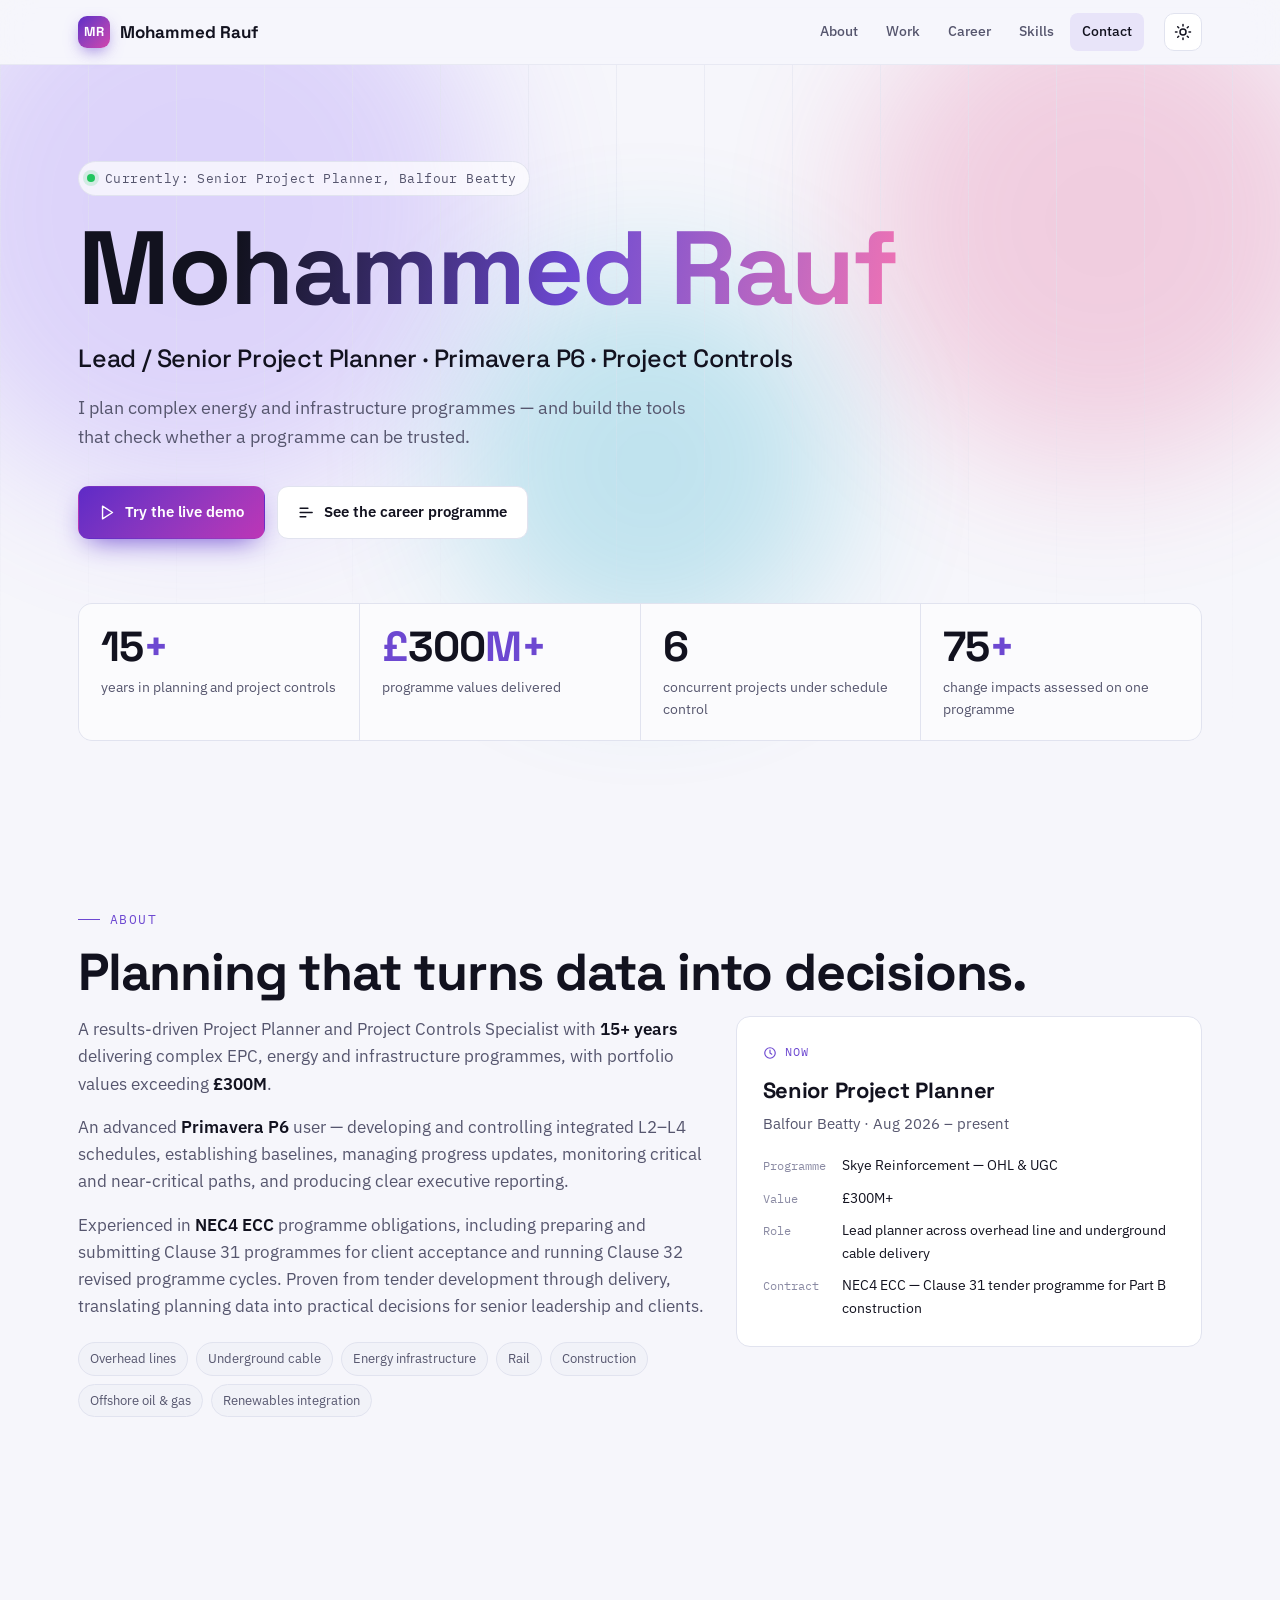
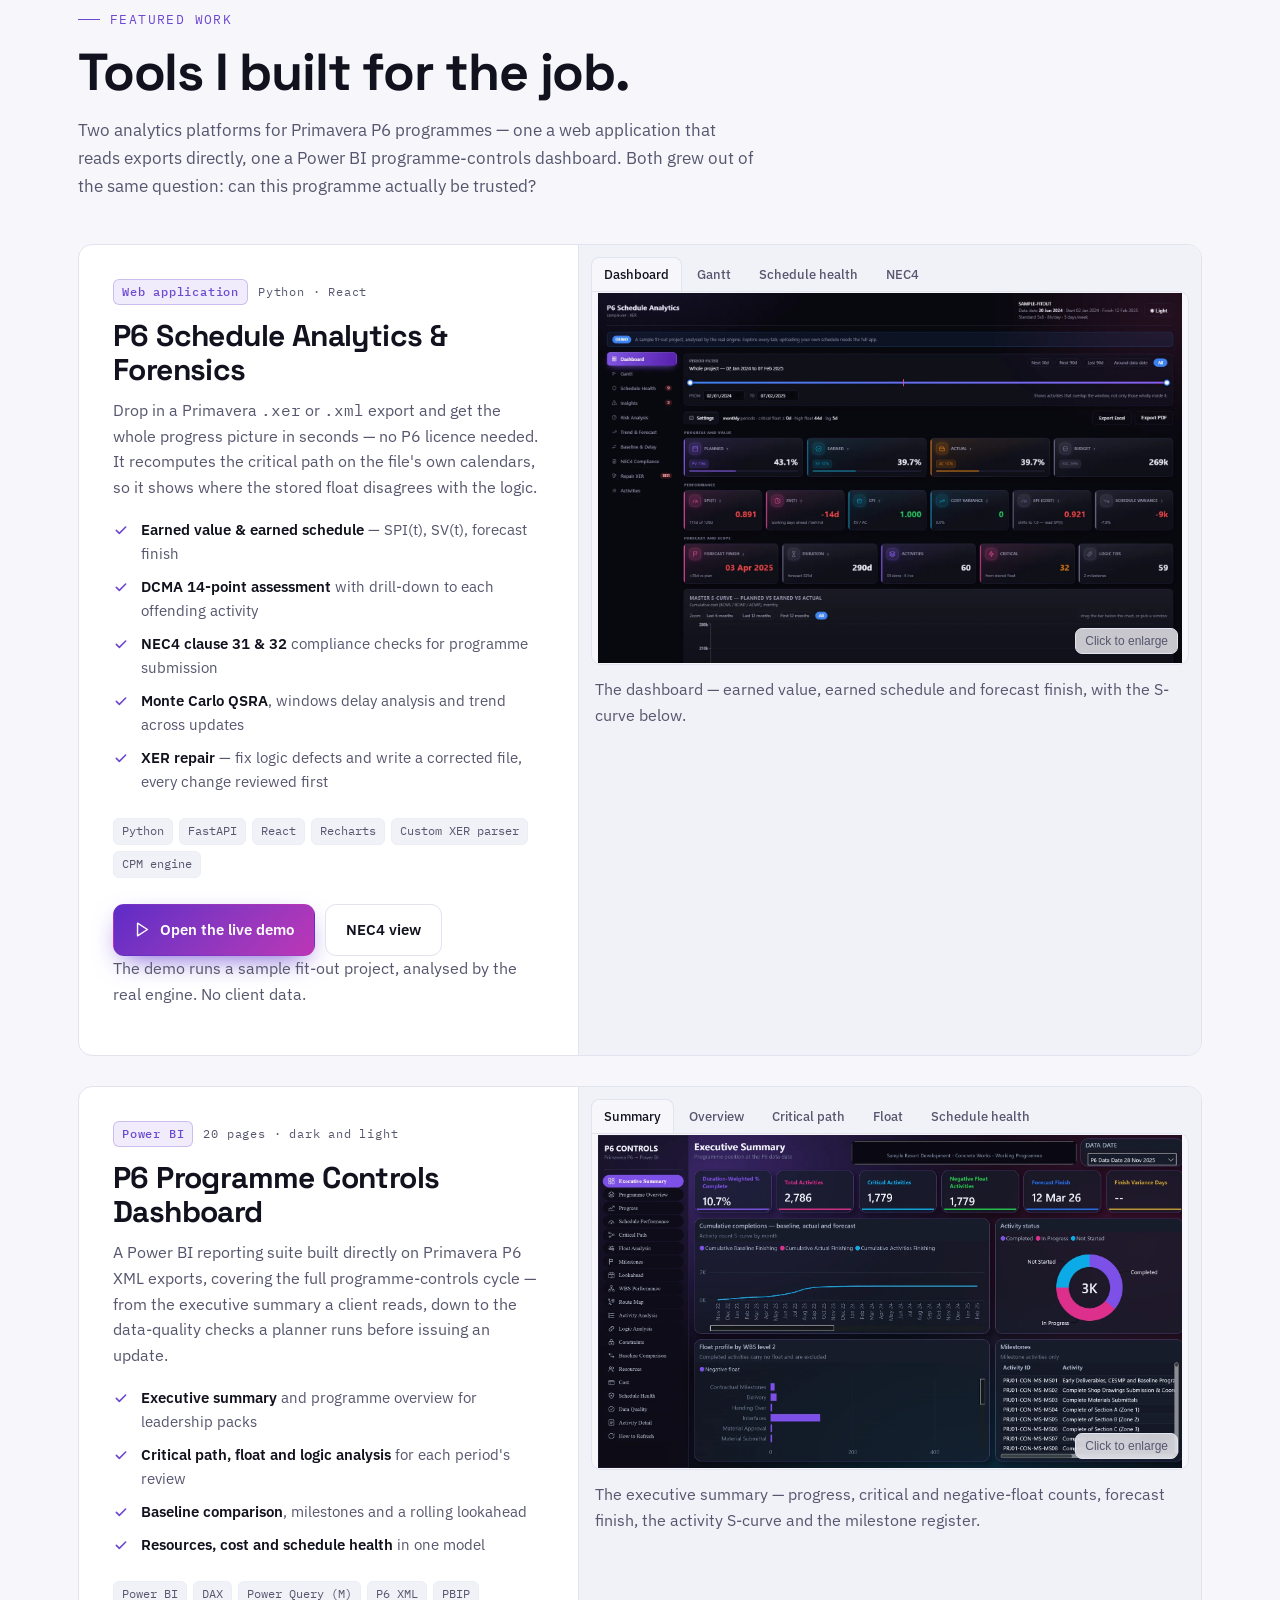
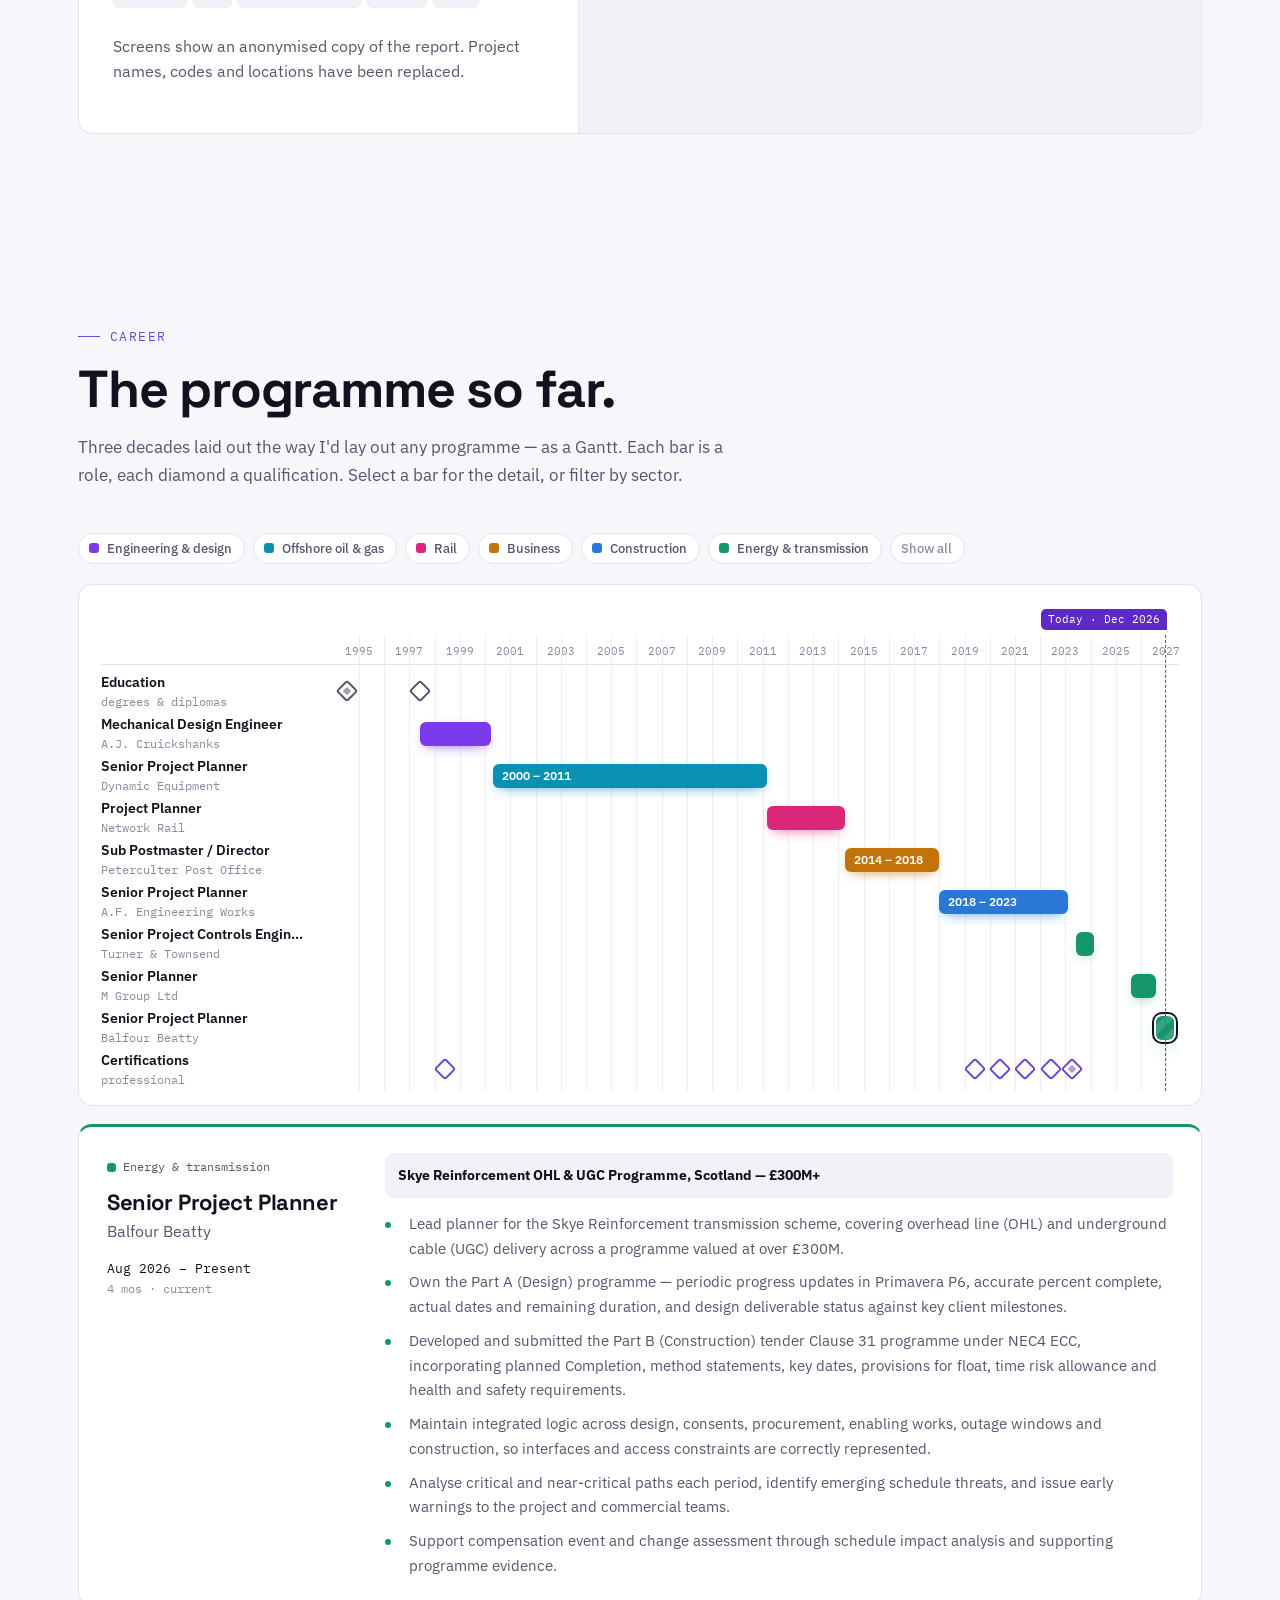
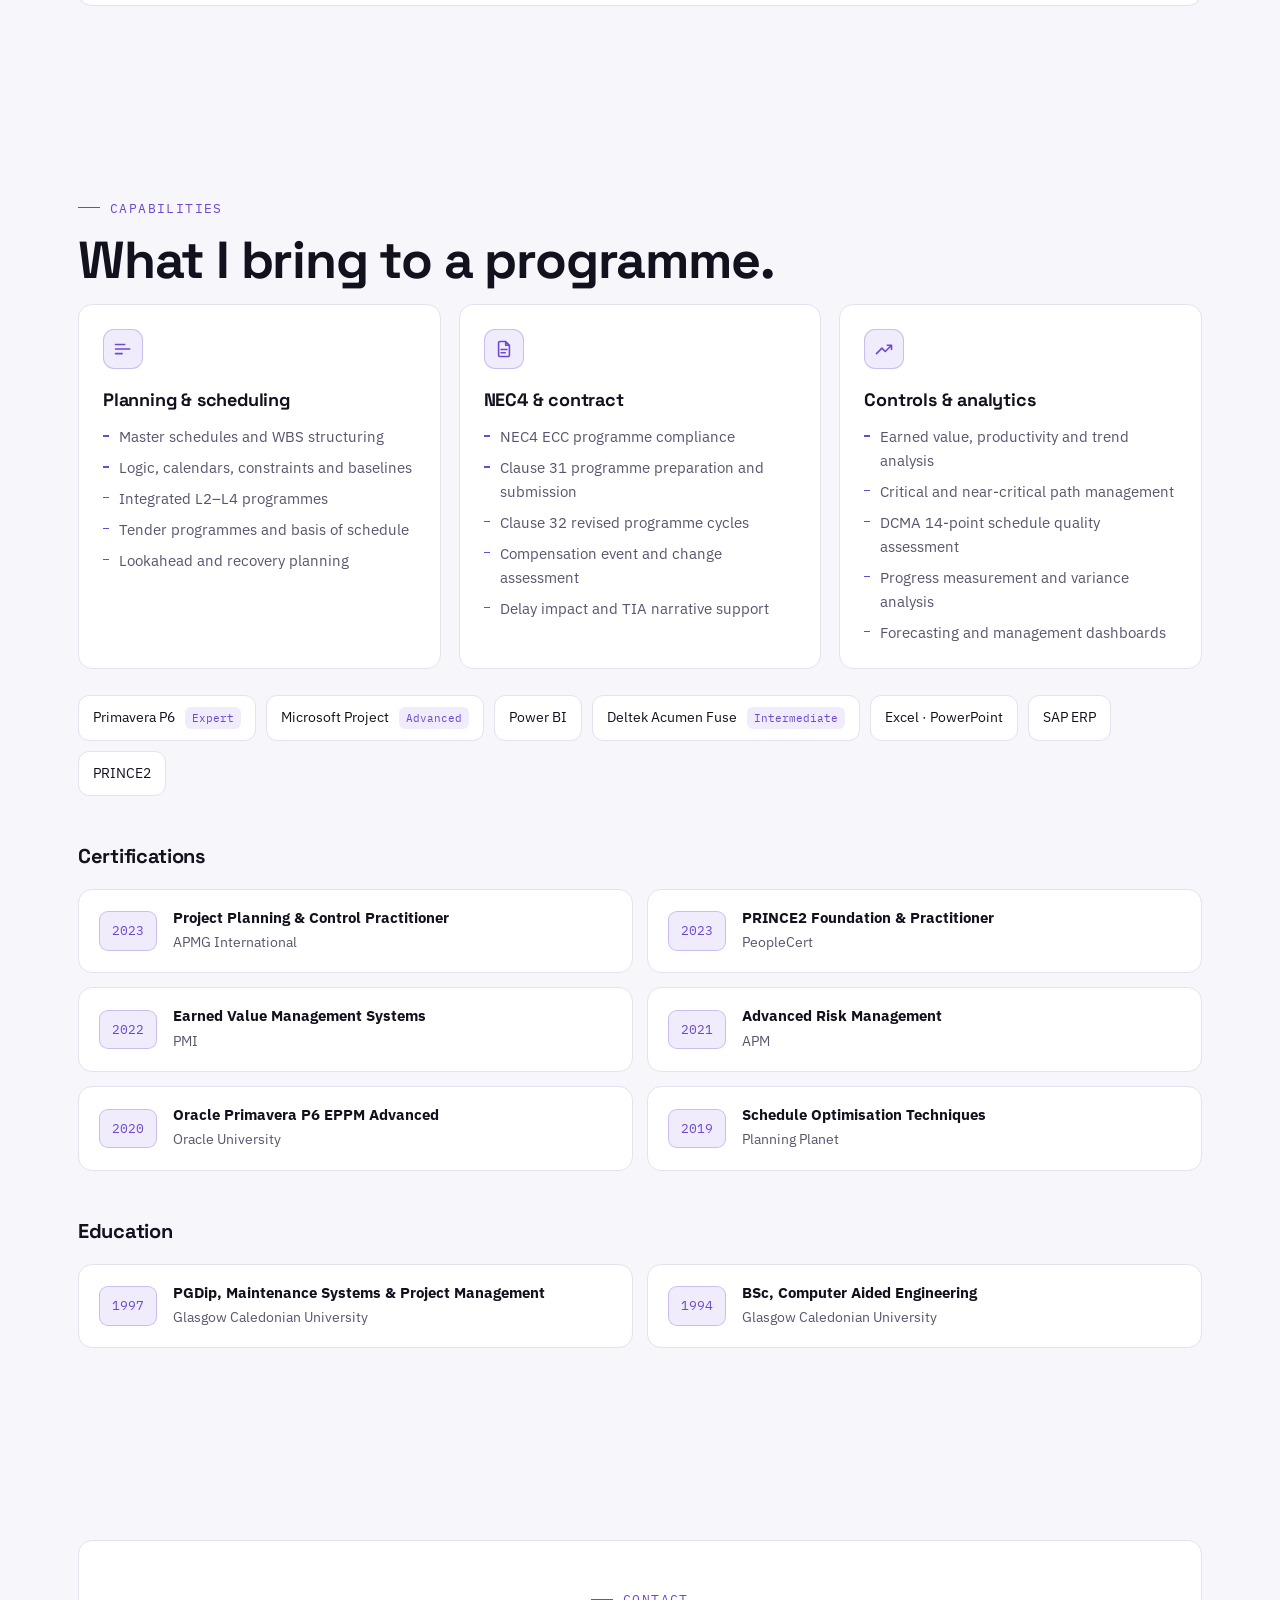
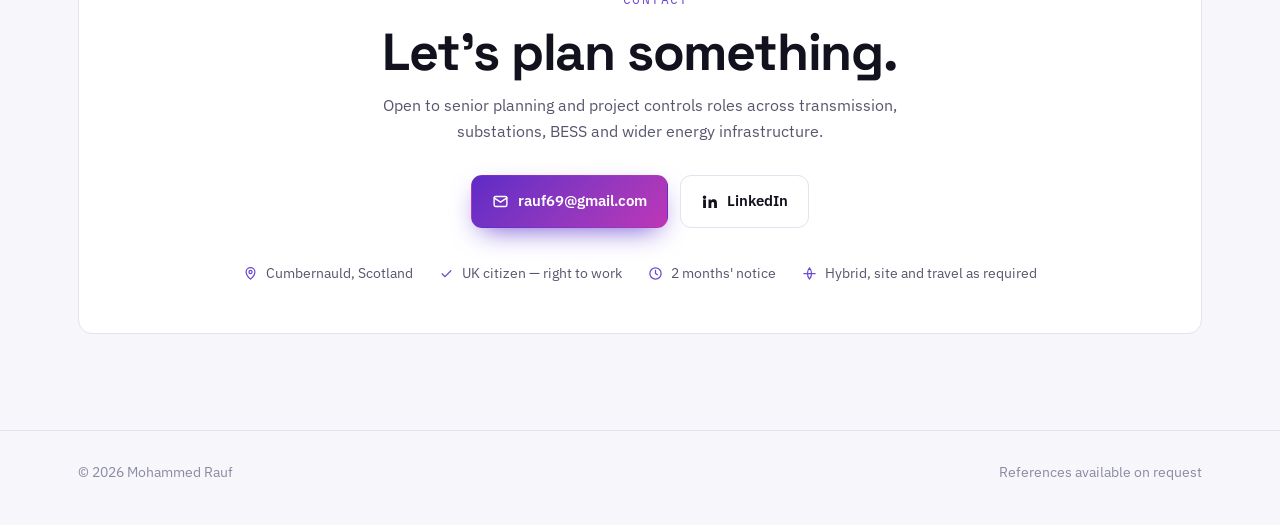
==== index.html @ 6e5f2cc6 "Portfolio site with a live P6 Schedule Analytics demo A static single-page portfolio: career drawn a" ====
<!doctype html>
<html lang="en-GB" data-theme="dark">
<head>
  <meta charset="utf-8">
  <meta name="viewport" content="width=device-width, initial-scale=1">
  <title>Mohammed Rauf — Senior Project Planner · Primavera P6 · NEC4</title>
  <meta name="description" content="Senior Project Planner and Project Controls Specialist with 15+ years delivering EPC, energy and infrastructure programmes. Primavera P6 expert, NEC4 Clause 31 and 32 programmes, and the builder of a P6 schedule analytics platform.">
  <meta name="theme-color" content="#07070d">
  <meta property="og:title" content="Mohammed Rauf — Senior Project Planner">
  <meta property="og:description" content="Primavera P6 · NEC4 · Project Controls. 15+ years planning energy and infrastructure programmes.">
  <meta property="og:type" content="website">
  <link rel="icon" href="data:image/svg+xml,%3Csvg xmlns='http://www.w3.org/2000/svg' viewBox='0 0 32 32'%3E%3Crect width='32' height='32' rx='8' fill='%238b5cf6'/%3E%3Ctext x='16' y='21.5' font-family='Arial' font-weight='700' font-size='13' fill='white' text-anchor='middle'%3EMR%3C/text%3E%3C/svg%3E">
  <link rel="preconnect" href="https://fonts.googleapis.com">
  <link rel="preconnect" href="https://fonts.gstatic.com" crossorigin>
  <link rel="stylesheet" href="https://fonts.googleapis.com/css2?family=IBM+Plex+Mono:wght@400;500&family=IBM+Plex+Sans:wght@400;500;600&family=Space+Grotesk:wght@500;600;700&display=swap">
  <link rel="stylesheet" href="css/site.css">
  <script>
    // set the theme before first paint, so a light-mode visitor never sees a dark flash
    try {
      var t = localStorage.getItem('mr-theme') ||
        (matchMedia('(prefers-color-scheme: light)').matches ? 'light' : 'dark');
      document.documentElement.setAttribute('data-theme', t);
    } catch (e) {}
    // Allow scroll reveals from first paint - but if the main script has not
    // started within 3 seconds, give up on them so nothing stays hidden.
    document.documentElement.classList.add('js');
    setTimeout(function () {
      if (!window.__siteReady) document.documentElement.classList.remove('js');
    }, 3000);
  </script>
</head>
<body>

<div class="progress" aria-hidden="true"><i></i></div>

<header class="nav">
  <div class="wrap">
    <a class="mark" href="#top" aria-label="Mohammed Rauf, back to top"><b>MR</b> Mohammed Rauf</a>
    <ul id="menu">
      <li><a class="link" href="#about">About</a></li>
      <li><a class="link" href="#work">Work</a></li>
      <li><a class="link" href="#career">Career</a></li>
      <li><a class="link" href="#skills">Skills</a></li>
      <li><a class="link" href="#contact">Contact</a></li>
    </ul>
    <button class="iconbtn menu-toggle" id="menuBtn" aria-label="Open menu" aria-controls="menu" aria-expanded="false">
      <svg viewBox="0 0 24 24" fill="none" stroke="currentColor" stroke-width="2" stroke-linecap="round"><path d="M4 7h16M4 12h16M4 17h16"/></svg>
    </button>
    <button class="iconbtn" id="themeBtn" aria-label="Switch between light and dark">
      <svg class="sun" viewBox="0 0 24 24" fill="none" stroke="currentColor" stroke-width="2" stroke-linecap="round"><circle cx="12" cy="12" r="4"/><path d="M12 2v2M12 20v2M4.9 4.9l1.4 1.4M17.7 17.7l1.4 1.4M2 12h2M20 12h2M4.9 19.1l1.4-1.4M17.7 6.3l1.4-1.4"/></svg>
    </button>
  </div>
</header>

<main id="top">

  <!-- =============================== HERO =============================== -->
  <section class="hero" aria-labelledby="hero-h">
    <div class="mesh" aria-hidden="true"><span></span><span></span><span></span></div>
    <div class="grid-bg" aria-hidden="true"></div>
    <div class="wrap">
      <span class="eyebrow"><span class="dot" aria-hidden="true"></span>Currently: Senior Project Planner, Balfour Beatty</span>
      <h1 id="hero-h"><span class="grad">Mohammed Rauf</span></h1>
      <p class="role">Lead / Senior Project Planner · Primavera P6 · Project Controls</p>
      <p class="lede">
        I plan complex energy and infrastructure programmes — and build the tools
        that check whether a programme can be trusted.
      </p>
      <div class="cta">
        <a class="btn primary" href="demo/" target="_blank" rel="noopener">
          <svg viewBox="0 0 24 24" fill="none" stroke="currentColor" stroke-width="2" stroke-linecap="round" stroke-linejoin="round"><path d="M5 3l14 9-14 9V3z"/></svg>
          Try the live demo
        </a>
        <a class="btn ghost" href="#career">
          <svg viewBox="0 0 24 24" fill="none" stroke="currentColor" stroke-width="2" stroke-linecap="round"><path d="M3 6h11M3 12h17M3 18h8"/></svg>
          See the career programme
        </a>
      </div>

      <div class="stats" role="list">
        <div class="stat" role="listitem"><div class="n"><span data-count="15">15</span><em>+</em></div><div class="l">years in planning and project controls</div></div>
        <div class="stat" role="listitem"><div class="n"><em>£</em><span data-count="300">300</span><em>M+</em></div><div class="l">programme values delivered</div></div>
        <div class="stat" role="listitem"><div class="n"><span data-count="6">6</span></div><div class="l">concurrent projects under schedule control</div></div>
        <div class="stat" role="listitem"><div class="n"><span data-count="75">75</span><em>+</em></div><div class="l">change impacts assessed on one programme</div></div>
      </div>
    </div>
  </section>

  <!-- =============================== ABOUT =============================== -->
  <section id="about" data-hue="275" aria-labelledby="about-h">
    <div class="wrap">
      <div class="kicker">About</div>
      <h2 id="about-h" class="reveal">Planning that turns data into decisions.</h2>
      <div class="about-grid">
        <div class="reveal">
          <p>
            A results-driven Project Planner and Project Controls Specialist with
            <strong>15+ years</strong> delivering complex EPC, energy and infrastructure
            programmes, with portfolio values exceeding <strong>£300M</strong>.
          </p>
          <p>
            An advanced <strong>Primavera P6</strong> user — developing and controlling integrated
            L2–L4 schedules, establishing baselines, managing progress updates, monitoring critical
            and near-critical paths, and producing clear executive reporting.
          </p>
          <p>
            Experienced in <strong>NEC4 ECC</strong> programme obligations, including preparing and
            submitting Clause 31 programmes for client acceptance and running Clause 32 revised
            programme cycles. Proven from tender development through delivery, translating planning
            data into practical decisions for senior leadership and clients.
          </p>
          <div class="chips" aria-label="Sectors">
            <span class="chip">Overhead lines</span>
            <span class="chip">Underground cable</span>
            <span class="chip">Energy infrastructure</span>
            <span class="chip">Rail</span>
            <span class="chip">Construction</span>
            <span class="chip">Offshore oil &amp; gas</span>
            <span class="chip">Renewables integration</span>
          </div>
        </div>

        <aside class="card now spot reveal" aria-label="Current role">
          <div class="tag">
            <svg width="14" height="14" viewBox="0 0 24 24" fill="none" stroke="currentColor" stroke-width="2" stroke-linecap="round"><circle cx="12" cy="12" r="9"/><path d="M12 7v5l3 2"/></svg>
            Now
          </div>
          <h3>Senior Project Planner</h3>
          <p class="at">Balfour Beatty · Aug 2026 – present</p>
          <dl>
            <dt>Programme</dt><dd>Skye Reinforcement — OHL &amp; UGC</dd>
            <dt>Value</dt><dd>£300M+</dd>
            <dt>Role</dt><dd>Lead planner across overhead line and underground cable delivery</dd>
            <dt>Contract</dt><dd>NEC4 ECC — Clause 31 tender programme for Part B construction</dd>
          </dl>
        </aside>
      </div>
    </div>
  </section>

  <!-- =============================== WORK =============================== -->
  <section id="work" data-hue="215" aria-labelledby="work-h">
    <div class="wrap">
      <div class="kicker">Featured work</div>
      <h2 id="work-h" class="reveal">Tools I built for the job.</h2>
      <p class="intro reveal">
        Two analytics platforms for Primavera P6 programmes — one a web application that reads
        exports directly, one a Power BI programme-controls dashboard. Both grew out of the same
        question: can this programme actually be trusted?
      </p>

      <div class="work">

        <!-- P6 web app -->
        <article class="card project reveal" aria-labelledby="p1-h">
          <div class="copy">
            <div class="label"><b>Web application</b> Python · React</div>
            <h3 id="p1-h">P6 Schedule Analytics &amp; Forensics</h3>
            <p>
              Drop in a Primavera <span class="mono">.xer</span> or <span class="mono">.xml</span>
              export and get the whole progress picture in seconds — no P6 licence needed. It
              recomputes the critical path on the file's own calendars, so it shows where the
              stored float disagrees with the logic.
            </p>
            <ul class="feat">
              <li><svg viewBox="0 0 24 24" fill="none" stroke="currentColor" stroke-width="2.4" stroke-linecap="round" stroke-linejoin="round"><path d="M5 12.5l4.5 4.5L19 7.5"/></svg><span><b>Earned value &amp; earned schedule</b> — SPI(t), SV(t), forecast finish</span></li>
              <li><svg viewBox="0 0 24 24" fill="none" stroke="currentColor" stroke-width="2.4" stroke-linecap="round" stroke-linejoin="round"><path d="M5 12.5l4.5 4.5L19 7.5"/></svg><span><b>DCMA 14-point assessment</b> with drill-down to each offending activity</span></li>
              <li><svg viewBox="0 0 24 24" fill="none" stroke="currentColor" stroke-width="2.4" stroke-linecap="round" stroke-linejoin="round"><path d="M5 12.5l4.5 4.5L19 7.5"/></svg><span><b>NEC4 clause 31 &amp; 32</b> compliance checks for programme submission</span></li>
              <li><svg viewBox="0 0 24 24" fill="none" stroke="currentColor" stroke-width="2.4" stroke-linecap="round" stroke-linejoin="round"><path d="M5 12.5l4.5 4.5L19 7.5"/></svg><span><b>Monte Carlo QSRA</b>, windows delay analysis and trend across updates</span></li>
              <li><svg viewBox="0 0 24 24" fill="none" stroke="currentColor" stroke-width="2.4" stroke-linecap="round" stroke-linejoin="round"><path d="M5 12.5l4.5 4.5L19 7.5"/></svg><span><b>XER repair</b> — fix logic defects and write a corrected file, every change reviewed first</span></li>
            </ul>
            <div class="stack" aria-label="Built with">
              <span>Python</span><span>FastAPI</span><span>React</span><span>Recharts</span><span>Custom XER parser</span><span>CPM engine</span>
            </div>
            <div class="actions">
              <a class="btn primary" href="demo/" target="_blank" rel="noopener">
                <svg viewBox="0 0 24 24" fill="none" stroke="currentColor" stroke-width="2" stroke-linecap="round" stroke-linejoin="round"><path d="M5 3l14 9-14 9V3z"/></svg>
                Open the live demo
              </a>
              <a class="btn ghost" href="demo/#nec4" target="_blank" rel="noopener">NEC4 view</a>
            </div>
            <p class="note">The demo runs a sample fit-out project, analysed by the real engine. No client data.</p>
          </div>

          <div class="viewer" data-viewer>
            <div class="tabs" role="tablist" aria-label="Screens from the web application">
              <button role="tab" aria-selected="true"
                      data-src="assets/p6-dashboard.webp"
                      data-cap="The dashboard — earned value, earned schedule and forecast finish, with the S-curve below.">Dashboard</button>
              <button role="tab" aria-selected="false"
                      data-src="assets/p6-gantt.webp"
                      data-cap="The Gantt — critical, in-progress and complete work against the data date.">Gantt</button>
              <button role="tab" aria-selected="false"
                      data-src="assets/p6-health.webp"
                      data-cap="Schedule health — the DCMA 14-point assessment, each check drillable to its activities.">Schedule health</button>
              <button role="tab" aria-selected="false"
                      data-src="assets/p6-nec4.webp"
                      data-cap="NEC4 compliance — what clause 31.2 requires the programme to show, checked item by item.">NEC4</button>
            </div>
            <button class="shot" type="button" aria-label="Enlarge screenshot">
              <img src="assets/p6-dashboard.webp" alt="P6 Schedule Analytics dashboard showing earned value KPIs" loading="lazy" width="1600" height="1780">
              <span class="zoomhint">Click to enlarge</span>
            </button>
            <p class="caption">The dashboard — earned value, earned schedule and forecast finish, with the S-curve below.</p>
          </div>
        </article>

        <!-- Power BI -->
        <article class="card project reveal" id="powerbi" aria-labelledby="p2-h">
          <div class="copy">
            <div class="label"><b>Power BI</b> 20 pages · dark and light</div>
            <h3 id="p2-h">P6 Programme Controls Dashboard</h3>
            <p>
              A Power BI reporting suite built directly on Primavera P6 XML exports, covering the
              full programme-controls cycle — from the executive summary a client reads, down to
              the data-quality checks a planner runs before issuing an update.
            </p>
            <ul class="feat">
              <li><svg viewBox="0 0 24 24" fill="none" stroke="currentColor" stroke-width="2.4" stroke-linecap="round" stroke-linejoin="round"><path d="M5 12.5l4.5 4.5L19 7.5"/></svg><span><b>Executive summary</b> and programme overview for leadership packs</span></li>
              <li><svg viewBox="0 0 24 24" fill="none" stroke="currentColor" stroke-width="2.4" stroke-linecap="round" stroke-linejoin="round"><path d="M5 12.5l4.5 4.5L19 7.5"/></svg><span><b>Critical path, float and logic analysis</b> for each period's review</span></li>
              <li><svg viewBox="0 0 24 24" fill="none" stroke="currentColor" stroke-width="2.4" stroke-linecap="round" stroke-linejoin="round"><path d="M5 12.5l4.5 4.5L19 7.5"/></svg><span><b>Baseline comparison</b>, milestones and a rolling lookahead</span></li>
              <li><svg viewBox="0 0 24 24" fill="none" stroke="currentColor" stroke-width="2.4" stroke-linecap="round" stroke-linejoin="round"><path d="M5 12.5l4.5 4.5L19 7.5"/></svg><span><b>Resources, cost and schedule health</b> in one model</span></li>
            </ul>
            <div class="stack" aria-label="Built with">
              <span>Power BI</span><span>DAX</span><span>Power Query (M)</span><span>P6 XML</span><span>PBIP</span>
            </div>
            <p class="note">Screens show an anonymised copy of the report. Project names, codes and locations have been replaced.</p>
          </div>

          <div class="viewer" data-viewer>
            <div class="tabs" role="tablist" aria-label="Screens from the Power BI dashboard" id="pbiTabs"></div>
            <button class="shot" type="button" aria-label="Enlarge screenshot">
              <img alt="" loading="lazy">
              <span class="zoomhint">Click to enlarge</span>
            </button>
            <p class="caption"></p>
          </div>
        </article>

      </div>
    </div>
  </section>

  <!-- =============================== CAREER =============================== -->
  <section id="career" data-hue="330" aria-labelledby="career-h">
    <div class="wrap">
      <div class="kicker">Career</div>
      <h2 id="career-h" class="reveal">The programme so far.</h2>
      <p class="intro reveal">
        Three decades laid out the way I'd lay out any programme — as a Gantt. Each bar is a role,
        each diamond a qualification. Select a bar for the detail, or filter by sector.
      </p>

      <div class="legend" id="legend" role="group" aria-label="Filter roles by sector"></div>

      <div class="card gantt reveal" id="gantt">
        <div class="gantt-scroll">
          <div class="gantt-inner" id="ganttInner"></div>
        </div>
      </div>

      <div class="card detail reveal" id="detail" aria-live="polite"></div>

      <div class="vlist" id="vlist"></div>
    </div>
  </section>

  <!-- =============================== SKILLS =============================== -->
  <section id="skills" data-hue="250" aria-labelledby="skills-h">
    <div class="wrap">
      <div class="kicker">Capabilities</div>
      <h2 id="skills-h" class="reveal">What I bring to a programme.</h2>

      <div class="skills">
        <div class="card skill spot reveal">
          <div class="ic"><svg viewBox="0 0 24 24" fill="none" stroke="currentColor" stroke-width="1.9" stroke-linecap="round" stroke-linejoin="round"><path d="M3 6.5h11M3 12h17M3 17.5h8"/></svg></div>
          <h3>Planning &amp; scheduling</h3>
          <ul>
            <li>Master schedules and WBS structuring</li>
            <li>Logic, calendars, constraints and baselines</li>
            <li>Integrated L2–L4 programmes</li>
            <li>Tender programmes and basis of schedule</li>
            <li>Lookahead and recovery planning</li>
          </ul>
        </div>
        <div class="card skill spot reveal">
          <div class="ic"><svg viewBox="0 0 24 24" fill="none" stroke="currentColor" stroke-width="1.9" stroke-linecap="round" stroke-linejoin="round"><path d="M14 3H7a1.5 1.5 0 0 0-1.5 1.5v15A1.5 1.5 0 0 0 7 21h10a1.5 1.5 0 0 0 1.5-1.5V7.5L14 3zM14 3v4.5h4.5M8.5 12.5h7M8.5 16.5h5"/></svg></div>
          <h3>NEC4 &amp; contract</h3>
          <ul>
            <li>NEC4 ECC programme compliance</li>
            <li>Clause 31 programme preparation and submission</li>
            <li>Clause 32 revised programme cycles</li>
            <li>Compensation event and change assessment</li>
            <li>Delay impact and TIA narrative support</li>
          </ul>
        </div>
        <div class="card skill spot reveal">
          <div class="ic"><svg viewBox="0 0 24 24" fill="none" stroke="currentColor" stroke-width="1.9" stroke-linecap="round" stroke-linejoin="round"><path d="M3 17.5 9.5 11l4 4L21 7.5M21 7.5h-5M21 7.5v5"/></svg></div>
          <h3>Controls &amp; analytics</h3>
          <ul>
            <li>Earned value, productivity and trend analysis</li>
            <li>Critical and near-critical path management</li>
            <li>DCMA 14-point schedule quality assessment</li>
            <li>Progress measurement and variance analysis</li>
            <li>Forecasting and management dashboards</li>
          </ul>
        </div>
      </div>

      <div class="tools reveal" aria-label="Systems">
        <span class="tool">Primavera P6 <small>Expert</small></span>
        <span class="tool">Microsoft Project <small>Advanced</small></span>
        <span class="tool">Power BI</span>
        <span class="tool">Deltek Acumen Fuse <small>Intermediate</small></span>
        <span class="tool">Excel · PowerPoint</span>
        <span class="tool">SAP ERP</span>
        <span class="tool">PRINCE2</span>
      </div>

      <h3 class="subhead reveal">Certifications</h3>
      <div class="certs">
        <div class="card cert reveal"><div class="yr">2023</div><div><b>Project Planning &amp; Control Practitioner</b><span>APMG International</span></div></div>
        <div class="card cert reveal"><div class="yr">2023</div><div><b>PRINCE2 Foundation &amp; Practitioner</b><span>PeopleCert</span></div></div>
        <div class="card cert reveal"><div class="yr">2022</div><div><b>Earned Value Management Systems</b><span>PMI</span></div></div>
        <div class="card cert reveal"><div class="yr">2021</div><div><b>Advanced Risk Management</b><span>APM</span></div></div>
        <div class="card cert reveal"><div class="yr">2020</div><div><b>Oracle Primavera P6 EPPM Advanced</b><span>Oracle University</span></div></div>
        <div class="card cert reveal"><div class="yr">2019</div><div><b>Schedule Optimisation Techniques</b><span>Planning Planet</span></div></div>
      </div>

      <h3 class="subhead reveal">Education</h3>
      <div class="certs">
        <div class="card cert reveal"><div class="yr">1997</div><div><b>PGDip, Maintenance Systems &amp; Project Management</b><span>Glasgow Caledonian University</span></div></div>
        <div class="card cert reveal"><div class="yr">1994</div><div><b>BSc, Computer Aided Engineering</b><span>Glasgow Caledonian University</span></div></div>
      </div>
    </div>
  </section>

  <!-- =============================== CONTACT =============================== -->
  <section id="contact" data-hue="290" aria-labelledby="contact-h">
    <div class="wrap">
      <div class="card contact spot reveal">
        <div class="kicker" style="justify-content:center">Contact</div>
        <h2 id="contact-h">Let's plan something.</h2>
        <p>Open to senior planning and project controls roles across transmission, substations, BESS and wider energy infrastructure.</p>
        <div class="cta">
          <a class="btn primary" href="mailto:rauf69@gmail.com">
            <svg viewBox="0 0 24 24" fill="none" stroke="currentColor" stroke-width="2" stroke-linecap="round" stroke-linejoin="round"><rect x="3" y="5" width="18" height="14" rx="2"/><path d="m3 7 9 6 9-6"/></svg>
            rauf69@gmail.com
          </a>
          <a class="btn ghost" href="https://www.linkedin.com/in/mohammed-rauf" target="_blank" rel="noopener">
            <svg viewBox="0 0 24 24" fill="currentColor"><path d="M4.98 3.5a2.5 2.5 0 1 1 0 5 2.5 2.5 0 0 1 0-5zM3 9h4v12H3V9zm7 0h3.8v1.7h.1c.5-1 1.8-2 3.8-2 4 0 4.8 2.6 4.8 6.1V21h-4v-5.4c0-1.3 0-3-1.8-3s-2.1 1.4-2.1 2.9V21h-4V9z"/></svg>
            LinkedIn
          </a>
        </div>
        <div class="facts">
          <span><svg viewBox="0 0 24 24" fill="none" stroke="currentColor" stroke-width="2" stroke-linecap="round"><path d="M12 21s-7-6.2-7-11.5A7 7 0 0 1 19 9.5C19 14.8 12 21 12 21z"/><circle cx="12" cy="9.5" r="2.5"/></svg>Cumbernauld, Scotland</span>
          <span><svg viewBox="0 0 24 24" fill="none" stroke="currentColor" stroke-width="2" stroke-linecap="round"><path d="M5 12.5l4.5 4.5L19 7.5"/></svg>UK citizen — right to work</span>
          <span><svg viewBox="0 0 24 24" fill="none" stroke="currentColor" stroke-width="2" stroke-linecap="round"><circle cx="12" cy="12" r="9"/><path d="M12 7v5l3 2"/></svg>2 months' notice</span>
          <span><svg viewBox="0 0 24 24" fill="none" stroke="currentColor" stroke-width="2" stroke-linecap="round"><path d="M3 12h18M12 3a14 14 0 0 1 0 18M12 3a14 14 0 0 0 0 18"/></svg>Hybrid, site and travel as required</span>
        </div>
      </div>
    </div>
  </section>
</main>

<footer>
  <div class="wrap">
    <span>© <span id="yr">2026</span> Mohammed Rauf</span>
    <span>References available on request</span>
  </div>
</footer>

<div class="lightbox" id="lightbox" hidden role="dialog" aria-modal="true" aria-label="Enlarged screenshot">
  <button class="iconbtn close" id="lbClose" aria-label="Close">
    <svg viewBox="0 0 24 24" fill="none" stroke="currentColor" stroke-width="2" stroke-linecap="round"><path d="M6 6l12 12M18 6 6 18"/></svg>
  </button>
  <figure><img id="lbImg" alt=""><figcaption id="lbCap"></figcaption></figure>
</div>

<div class="tip" id="tip" role="tooltip"></div>

<script src="js/career.js"></script>
<script src="js/shots.js"></script>
<script src="js/site.js"></script>
</body>
</html>
---- css/site.css ----
/* ==========================================================================
   Mohammed Rauf - portfolio

   Visual language continues the P6 dashboard it showcases: near-black ground,
   violet/cyan/magenta light, so the site and the product read as one body of
   work. Type is engineering-grade rather than fashionable - Space Grotesk for
   display, IBM Plex for reading and for data, which is what a schedule is.

   The accent is not a fixed colour. --hue is driven by scroll position (see
   site.js), so the page's light shifts as you move through it: violet in the
   hero, cyan through the work, magenta through the career. That is the
   "dynamic colour" - one hue in motion, not a rainbow of competing ones.
   ========================================================================== */

:root {
  --hue: 290;

  --bg: #07070d;
  --surface: #10101a;
  --surface-2: #161624;
  --line: #22223a;
  --line-soft: #1a1a2c;
  --text: #ececf5;
  --muted: #8d8da8;
  --faint: #5f5f7a;

  --accent: oklch(0.70 0.17 var(--hue));
  --accent-strong: oklch(0.62 0.21 var(--hue));
  --accent-soft: oklch(0.70 0.17 var(--hue) / 0.14);
  --accent-line: oklch(0.70 0.17 var(--hue) / 0.34);

  /* career sectors - validated as a categorical set against this surface */
  --sec-1: #8b5cf6;  /* engineering & design */
  --sec-2: #0891b2;  /* offshore oil & gas   */
  --sec-3: #ec4899;  /* rail                 */
  --sec-4: #d97706;  /* business             */
  --sec-5: #3987e5;  /* construction         */
  --sec-6: #199e70;  /* energy & transmission */

  --display: 'Space Grotesk', 'Segoe UI', system-ui, sans-serif;
  --body: 'IBM Plex Sans', 'Segoe UI', system-ui, sans-serif;
  --mono: 'IBM Plex Mono', 'Cascadia Code', Consolas, monospace;

  --radius: 14px;
  --maxw: 1180px;
  color-scheme: dark;
}

:root[data-theme="light"] {
  --bg: #f6f6fb;
  --surface: #ffffff;
  --surface-2: #f1f2f8;
  --line: #e1e3ef;
  --line-soft: #eceef6;
  --text: #12121f;
  --muted: #56566e;
  --faint: #8a8aa3;

  --accent: oklch(0.52 0.20 var(--hue));
  --accent-strong: oklch(0.46 0.22 var(--hue));
  --accent-soft: oklch(0.52 0.20 var(--hue) / 0.10);
  --accent-line: oklch(0.52 0.20 var(--hue) / 0.28);

  --sec-1: #7c3aed;
  --sec-2: #0891b2;
  --sec-3: #db2777;
  --sec-4: #c2740a;
  --sec-5: #2a78d6;
  --sec-6: #15966a;
  color-scheme: light;
}

*, *::before, *::after { box-sizing: border-box; }
html { scroll-behavior: smooth; scroll-padding-top: 84px; }
body {
  margin: 0;
  background: var(--bg);
  color: var(--text);
  font: 16px/1.65 var(--body);
  -webkit-font-smoothing: antialiased;
  text-rendering: optimizeLegibility;
}
img { max-width: 100%; display: block; }
a { color: var(--accent); text-decoration-thickness: 1px; text-underline-offset: 3px; }
a:hover { color: var(--text); }
::selection { background: var(--accent-soft); color: var(--text); }
:focus-visible { outline: 2px solid var(--accent); outline-offset: 3px; border-radius: 6px; }

.wrap { max-width: var(--maxw); margin: 0 auto; padding: 0 28px; }
.mono { font-family: var(--mono); }
.sr-only {
  position: absolute; width: 1px; height: 1px; overflow: hidden;
  clip: rect(0 0 0 0); white-space: nowrap;
}

/* --------------------------------------------------------------------------
   Page progress - drawn as a schedule's % complete, because that is what a
   scroll position is for someone who reads programmes all day
   -------------------------------------------------------------------------- */
.progress {
  position: fixed; inset: 0 0 auto 0; height: 3px; z-index: 60;
  background: transparent;
}
.progress i {
  display: block; height: 100%; width: 0;
  background: linear-gradient(90deg, var(--accent-strong), var(--accent));
  box-shadow: 0 0 12px var(--accent);
}

/* --------------------------------------------------------------------------
   Navigation
   -------------------------------------------------------------------------- */
.nav {
  position: sticky; top: 0; z-index: 50;
  backdrop-filter: blur(16px) saturate(160%);
  -webkit-backdrop-filter: blur(16px) saturate(160%);
  background: color-mix(in srgb, var(--bg) 72%, transparent);
  border-bottom: 1px solid color-mix(in srgb, var(--line) 70%, transparent);
}
.nav .wrap { display: flex; align-items: center; gap: 20px; height: 64px; }
.mark {
  font-family: var(--display); font-weight: 700; font-size: 17px;
  color: var(--text); text-decoration: none; display: flex; align-items: center; gap: 10px;
}
.mark b {
  width: 32px; height: 32px; border-radius: 9px; display: grid; place-items: center;
  font-size: 13px; letter-spacing: .5px; color: #fff;
  background: linear-gradient(135deg, var(--accent-strong), oklch(0.62 0.21 calc(var(--hue) + 50)));
  box-shadow: 0 6px 18px -6px var(--accent);
}
.nav ul { display: flex; gap: 4px; list-style: none; margin: 0 0 0 auto; padding: 0; }
.nav a.link {
  display: block; padding: 7px 12px; border-radius: 8px; font-size: 14px;
  color: var(--muted); text-decoration: none; font-weight: 500;
  transition: color .15s ease, background .15s ease;
}
.nav a.link:hover { color: var(--text); background: var(--surface-2); }
.nav a.link.on { color: var(--text); background: var(--accent-soft); }
.iconbtn {
  width: 38px; height: 38px; border-radius: 10px; display: grid; place-items: center;
  border: 1px solid var(--line); background: var(--surface); color: var(--text);
  cursor: pointer; transition: border-color .15s ease;
}
.iconbtn:hover { border-color: var(--accent-line); }
.iconbtn svg { width: 18px; height: 18px; }
.menu-toggle { display: none; }

/* --------------------------------------------------------------------------
   Hero
   -------------------------------------------------------------------------- */
.hero { position: relative; overflow: hidden; padding: 96px 0 72px; isolation: isolate; }

/* a slow mesh of light - the dynamic colour is at its most visible here */
.mesh { position: absolute; inset: -20% -10% auto -10%; height: 140%; z-index: -2; pointer-events: none; }
.mesh span {
  position: absolute; border-radius: 50%; filter: blur(72px); opacity: .55;
  animation: drift 22s ease-in-out infinite alternate;
}
.mesh span:nth-child(1) { width: 46vw; height: 46vw; left: 2%;  top: 0%;  background: oklch(0.60 0.22 var(--hue)); }
.mesh span:nth-child(2) { width: 38vw; height: 38vw; right: 4%; top: 6%;  background: oklch(0.62 0.20 calc(var(--hue) + 70)); animation-duration: 26s; }
.mesh span:nth-child(3) { width: 30vw; height: 30vw; left: 38%; top: 34%; background: oklch(0.62 0.18 calc(var(--hue) - 80)); animation-duration: 30s; }
:root[data-theme="light"] .mesh span { opacity: .22; }
@keyframes drift {
  0%   { transform: translate(0, 0) scale(1); }
  50%  { transform: translate(4vw, 3vw) scale(1.08); }
  100% { transform: translate(-3vw, 5vw) scale(.94); }
}

/* faint schedule grid behind the hero - timescale columns, like a Gantt */
.grid-bg {
  position: absolute; inset: 0; z-index: -1; pointer-events: none;
  background-image:
    linear-gradient(to right, color-mix(in srgb, var(--line) 55%, transparent) 1px, transparent 1px);
  background-size: 88px 100%;
  mask-image: linear-gradient(to bottom, #000 10%, transparent 88%);
  -webkit-mask-image: linear-gradient(to bottom, #000 10%, transparent 88%);
}

.eyebrow {
  display: inline-flex; align-items: center; gap: 10px; flex-wrap: wrap;
  font-family: var(--mono); font-size: 12.5px; letter-spacing: .4px;
  color: var(--muted); padding: 6px 12px 6px 8px; border-radius: 999px;
  border: 1px solid var(--line); background: color-mix(in srgb, var(--surface) 70%, transparent);
}
.eyebrow .dot {
  width: 8px; height: 8px; border-radius: 50%; background: #22c55e;
  box-shadow: 0 0 0 4px rgba(34,197,94,.16); animation: pulse 2.4s ease-in-out infinite;
}
@keyframes pulse { 50% { box-shadow: 0 0 0 7px rgba(34,197,94,.04); } }

.hero h1 {
  font-family: var(--display); font-weight: 700; letter-spacing: -2px; line-height: .98;
  font-size: clamp(48px, 8.4vw, 104px); margin: 22px 0 18px;
}
.hero h1 .grad {
  background: linear-gradient(100deg, var(--text) 20%, var(--accent) 60%, oklch(0.72 0.17 calc(var(--hue) + 60)));
  -webkit-background-clip: text; background-clip: text; color: transparent;
}
.hero .role {
  font-family: var(--display); font-size: clamp(19px, 2.2vw, 25px); font-weight: 500;
  color: var(--text); margin: 0 0 14px; letter-spacing: -.2px;
}
.hero .lede { max-width: 620px; font-size: 18px; color: var(--muted); margin: 0 0 34px; }

.cta { display: flex; gap: 12px; flex-wrap: wrap; }
.btn {
  display: inline-flex; align-items: center; gap: 9px; padding: 13px 20px;
  border-radius: 11px; font-weight: 600; font-size: 15px; text-decoration: none;
  border: 1px solid transparent; cursor: pointer; font-family: var(--body);
  transition: transform .15s ease, box-shadow .15s ease, border-color .15s ease;
}
.btn svg { width: 17px; height: 17px; }
.btn.primary {
  color: #fff;
  background: linear-gradient(135deg, var(--accent-strong), oklch(0.58 0.22 calc(var(--hue) + 40)));
  box-shadow: 0 10px 28px -10px var(--accent);
}
.btn.primary:hover { transform: translateY(-2px); box-shadow: 0 16px 34px -12px var(--accent); color: #fff; }
.btn.ghost { color: var(--text); border-color: var(--line); background: var(--surface); }
.btn.ghost:hover { border-color: var(--accent-line); color: var(--text); }

/* headline figures */
.stats {
  display: grid; grid-template-columns: repeat(4, minmax(0, 1fr)); gap: 1px;
  margin-top: 64px; border-radius: var(--radius); overflow: hidden;
  border: 1px solid var(--line); background: var(--line);
}
.stat { background: color-mix(in srgb, var(--surface) 88%, transparent); padding: 22px 22px 20px; }
.stat .n {
  font-family: var(--display); font-weight: 700; font-size: clamp(30px, 3.6vw, 42px);
  letter-spacing: -1px; line-height: 1; color: var(--text);
}
.stat .n em { font-style: normal; color: var(--accent); }
.stat .l { font-size: 13.5px; color: var(--muted); margin-top: 8px; }

/* --------------------------------------------------------------------------
   Sections
   -------------------------------------------------------------------------- */
section { padding: 96px 0; position: relative; }
.kicker {
  font-family: var(--mono); font-size: 12.5px; letter-spacing: 1.4px; text-transform: uppercase;
  color: var(--accent); display: flex; align-items: center; gap: 10px; margin-bottom: 14px;
}
.kicker::before { content: ''; width: 22px; height: 1px; background: var(--accent); }
h2 {
  font-family: var(--display); font-weight: 700; letter-spacing: -1.2px; line-height: 1.08;
  font-size: clamp(32px, 4.4vw, 52px); margin: 0 0 16px;
}
.intro { color: var(--muted); max-width: 680px; font-size: 17px; margin: 0 0 44px; }

.card {
  background: var(--surface); border: 1px solid var(--line); border-radius: var(--radius);
  position: relative; overflow: hidden;
}
/* a spotlight that follows the pointer across a card */
.spot::before {
  content: ''; position: absolute; inset: 0; pointer-events: none; opacity: 0;
  background: radial-gradient(420px circle at var(--mx, 50%) var(--my, 50%), var(--accent-soft), transparent 60%);
  transition: opacity .25s ease;
}
.spot:hover::before { opacity: 1; }

/* about */
.about-grid { display: grid; grid-template-columns: 1.35fr 1fr; gap: 28px; align-items: start; }
.about-grid p { margin: 0 0 16px; color: var(--muted); font-size: 16.5px; }
.about-grid p strong { color: var(--text); font-weight: 600; }
.now { padding: 26px; }
.now .tag {
  font-family: var(--mono); font-size: 11.5px; letter-spacing: 1px; text-transform: uppercase;
  color: var(--accent); display: flex; align-items: center; gap: 8px;
}
.now h3 { font-family: var(--display); font-size: 22px; margin: 10px 0 4px; letter-spacing: -.3px; }
.now .at { color: var(--muted); font-size: 14.5px; margin: 0 0 18px; }
.now dl { display: grid; grid-template-columns: auto 1fr; gap: 9px 16px; margin: 0; font-size: 14px; }
.now dt { color: var(--faint); font-family: var(--mono); font-size: 12px; padding-top: 2px; }
.now dd { margin: 0; }
.chips { display: flex; flex-wrap: wrap; gap: 8px; margin-top: 22px; }
.chip {
  font-size: 13px; padding: 5px 11px; border-radius: 999px;
  border: 1px solid var(--line); color: var(--muted); background: var(--surface-2);
}

/* --------------------------------------------------------------------------
   Featured work
   -------------------------------------------------------------------------- */
.work { display: grid; gap: 30px; }
.project { display: grid; grid-template-columns: 1fr 1.25fr; gap: 0; }
.project .copy { padding: 34px 34px 30px; display: flex; flex-direction: column; }
.project .label {
  font-family: var(--mono); font-size: 12px; letter-spacing: .8px; color: var(--muted);
  display: flex; gap: 10px; align-items: center; flex-wrap: wrap;
}
.project .label b {
  color: var(--accent); background: var(--accent-soft); border: 1px solid var(--accent-line);
  padding: 2px 8px; border-radius: 6px; font-weight: 500;
}
.project h3 {
  font-family: var(--display); font-size: clamp(24px, 2.6vw, 30px); letter-spacing: -.6px;
  line-height: 1.12; margin: 14px 0 12px;
}
.project p { color: var(--muted); margin: 0 0 18px; font-size: 15.5px; }
.feat { list-style: none; margin: 0 0 24px; padding: 0; display: grid; gap: 9px; }
.feat li { display: grid; grid-template-columns: 18px 1fr; gap: 10px; font-size: 14.5px; }
.feat li svg { width: 16px; height: 16px; margin-top: 4px; color: var(--accent); }
.feat li span { color: var(--muted); }
.feat li b { color: var(--text); font-weight: 600; }
.stack { display: flex; flex-wrap: wrap; gap: 6px; margin: 0 0 26px; }
.stack span {
  font-family: var(--mono); font-size: 11.5px; padding: 3px 8px; border-radius: 6px;
  background: var(--surface-2); color: var(--muted); border: 1px solid var(--line-soft);
}
.project .actions { margin-top: auto; display: flex; gap: 10px; flex-wrap: wrap; }
.note { font-size: 12.5px; color: var(--faint); margin: 14px 0 0; }

/* the screenshot viewer */
.viewer { background: var(--surface-2); border-left: 1px solid var(--line); display: flex; flex-direction: column; min-width: 0; }
.tabs { display: flex; gap: 2px; padding: 12px 12px 0; flex-wrap: wrap; }
.tabs button {
  font: 500 13px var(--body); padding: 8px 12px; border-radius: 8px 8px 0 0; cursor: pointer;
  border: 1px solid transparent; border-bottom: 0; background: transparent; color: var(--muted);
}
.tabs button[aria-selected="true"] {
  background: var(--bg); color: var(--text); border-color: var(--line);
}
.shot {
  margin: 0 12px 12px; border: 1px solid var(--line); border-radius: 0 10px 10px 10px;
  background: var(--bg); overflow: hidden; position: relative; aspect-ratio: 16 / 10;
  cursor: zoom-in;
}
/* Power BI pages are 16:9 canvases - frame them at their own ratio, or the
   cover crop cuts off the right-hand column of KPI cards */
#powerbi .shot { aspect-ratio: 16 / 9; }
.shot img {
  width: 100%; height: 100%; object-fit: cover; object-position: top left;
  transition: opacity .3s ease, transform .6s cubic-bezier(.2,.8,.2,1);
}
.shot:hover img { transform: scale(1.015); }
.shot .zoomhint {
  position: absolute; right: 10px; bottom: 10px; font-size: 12px; padding: 5px 9px;
  border-radius: 7px; background: color-mix(in srgb, var(--bg) 80%, transparent);
  color: var(--muted); border: 1px solid var(--line); backdrop-filter: blur(6px);
}
.caption { padding: 0 16px 16px; font-size: 13.5px; color: var(--muted); min-height: 3.2em; }

/* lightbox */
.lightbox {
  position: fixed; inset: 0; z-index: 100; display: grid; place-items: center; padding: 4vh 4vw;
  background: color-mix(in srgb, #000 82%, transparent); backdrop-filter: blur(6px);
}
.lightbox[hidden] { display: none; }
.lightbox figure { margin: 0; max-width: 1400px; width: 100%; max-height: 92vh; overflow: auto; border-radius: 12px; }
.lightbox img { width: 100%; height: auto; border-radius: 12px; border: 1px solid #2a2a40; }
.lightbox figcaption { color: #c8c8da; font-size: 14px; margin-top: 12px; text-align: center; }
.lightbox .close { position: fixed; top: 18px; right: 18px; }

/* --------------------------------------------------------------------------
   Career - drawn as a Gantt chart
   -------------------------------------------------------------------------- */
.legend { display: flex; flex-wrap: wrap; gap: 8px; margin: 0 0 20px; }
.legend button {
  display: inline-flex; align-items: center; gap: 8px; cursor: pointer;
  font: 500 13px var(--body); color: var(--muted); padding: 6px 12px 6px 10px;
  border-radius: 999px; border: 1px solid var(--line); background: var(--surface);
  transition: opacity .15s ease, border-color .15s ease;
}
.legend button i { width: 10px; height: 10px; border-radius: 3px; background: var(--c); }
.legend button[aria-pressed="false"] { opacity: .42; }
.legend button:hover { border-color: var(--accent-line); color: var(--text); }
.legend .reset { color: var(--faint); }

.gantt { padding: 22px 22px 14px; }
.gantt-scroll { overflow-x: auto; overflow-y: hidden; scrollbar-width: thin; }
.gantt-inner { min-width: 900px; position: relative; }

.axis, .grow {
  display: grid; grid-template-columns: 220px 1fr; align-items: center;
}
.axis { height: 30px; border-bottom: 1px solid var(--line); margin-bottom: 6px; }
.ticks { position: relative; height: 100%; }
.ticks span {
  position: absolute; top: 7px; transform: translateX(-50%);
  font-family: var(--mono); font-size: 11px; color: var(--faint);
}
.grow { height: 42px; }
.grow .who { padding-right: 14px; min-width: 0; }
.grow .who b {
  display: block; font-size: 13.5px; font-weight: 600; white-space: nowrap;
  overflow: hidden; text-overflow: ellipsis;
}
.grow .who small {
  display: block; font-size: 11.5px; color: var(--faint); white-space: nowrap;
  overflow: hidden; text-overflow: ellipsis; font-family: var(--mono);
}
.lane { position: relative; height: 100%; }

/* vertical year gridlines, sat behind every lane */
.gridlines { position: absolute; top: 0; bottom: 0; left: 220px; right: 0; pointer-events: none; }
.gridlines i { position: absolute; top: 0; bottom: 0; width: 1px; background: var(--line-soft); }

.bar {
  position: absolute; top: 9px; height: 24px; border-radius: 6px; cursor: pointer;
  border: 0; padding: 0 9px; display: flex; align-items: center; min-width: 6px;
  background: var(--c); color: #fff; font: 600 11.5px var(--body); white-space: nowrap;
  overflow: hidden; text-overflow: ellipsis;
  box-shadow: 0 0 0 0 transparent, 0 4px 14px -6px var(--c);
  transform-origin: left center;
  transition: box-shadow .18s ease, filter .18s ease, opacity .25s ease, transform .18s ease;
}
.bar:hover, .bar:focus-visible {
  filter: brightness(1.12);
  box-shadow: 0 0 0 2px var(--bg), 0 0 0 4px var(--c), 0 8px 22px -6px var(--c);
}
.bar[aria-pressed="true"] { box-shadow: 0 0 0 2px var(--bg), 0 0 0 4px var(--text), 0 8px 22px -6px var(--c); }
.bar.dim { opacity: .14; }
.bar.live {
  background-image: repeating-linear-gradient(135deg, transparent 0 7px, rgba(255,255,255,.14) 7px 14px);
}
/* bars draw in left to right when the chart scrolls into view - a schedule
   being built, which is the one animation here that means something */
.gantt:not(.drawn) .bar { transform: scaleX(0); }
.gantt.drawn .bar { transition: transform .9s cubic-bezier(.2,.8,.2,1) var(--delay, 0s), box-shadow .18s ease, filter .18s ease, opacity .25s ease; }

/* milestone diamonds. Deliberately NOT named .cert - that is the
   certification card further down, and sharing the name gave every diamond
   the card's padding and blew them up to four times the size. */
.ms {
  position: absolute; top: 12px; width: 16px; height: 16px; transform: translateX(-50%) rotate(45deg);
  background: var(--surface); border: 2px solid var(--accent); border-radius: 3px; cursor: pointer;
  padding: 0; margin: 0; transition: background .15s ease, transform .15s ease;
}
.ms:hover, .ms:focus-visible { background: var(--accent); transform: translateX(-50%) rotate(45deg) scale(1.2); }
.ms.ms-edu { border-color: var(--muted); }
.ms.ms-edu:hover, .ms.ms-edu:focus-visible { background: var(--muted); }
/* a diamond that stands for two qualifications close together */
.ms.multi::after {
  content: ''; position: absolute; inset: 3px; border-radius: 1px; background: currentColor;
  color: var(--accent); opacity: .55;
}
.ms.ms-edu.multi::after { color: var(--muted); }

/* The data-date line. Its label sits ABOVE the axis, right-aligned to the
   line: today is always near the chart's right edge, so a centred label was
   clipped by the scroller and sat on top of the last years' ticks. */
.gantt-inner { padding-top: 28px; }
.gridlines { top: 28px; }
.today {
  position: absolute; top: 28px; bottom: 0; width: 0; border-left: 1.5px dashed var(--accent);
  pointer-events: none; z-index: 2;
}
.today span {
  position: absolute; top: -26px; right: -1px; white-space: nowrap;
  font-family: var(--mono); font-size: 10.5px; color: #fff; background: var(--accent-strong);
  padding: 2px 7px; border-radius: 5px 5px 0 5px;
}

/* the tooltip on hover */
.tip {
  position: fixed; z-index: 70; pointer-events: none; max-width: 280px;
  background: var(--surface); border: 1px solid var(--line); border-radius: 10px;
  padding: 10px 12px; font-size: 13px; box-shadow: 0 16px 40px -14px rgba(0,0,0,.6);
  opacity: 0; transform: translateY(4px); transition: opacity .12s ease, transform .12s ease;
}
.tip.on { opacity: 1; transform: none; }
.tip b { display: block; font-size: 13.5px; }
.tip span { color: var(--muted); font-family: var(--mono); font-size: 11.5px; }

/* detail panel for the chosen role */
.detail {
  display: grid; grid-template-columns: 250px 1fr; gap: 28px; padding: 26px 28px;
  margin-top: 18px; border-top: 3px solid var(--c, var(--accent));
}
.detail .meta .sector {
  display: inline-flex; align-items: center; gap: 7px; font-size: 12px; font-family: var(--mono);
  color: var(--muted);
}
.detail .meta .sector i { width: 9px; height: 9px; border-radius: 3px; background: var(--c); }
.detail h3 { font-family: var(--display); font-size: 22px; letter-spacing: -.4px; margin: 10px 0 2px; line-height: 1.2; }
.detail .co { color: var(--muted); margin: 0 0 14px; }
.detail .when { font-family: var(--mono); font-size: 13px; color: var(--text); }
.detail .dur { font-family: var(--mono); font-size: 12px; color: var(--faint); }
.detail .proj {
  font-size: 14px; padding: 10px 12px; border-radius: 9px; background: var(--surface-2);
  border: 1px solid var(--line-soft); margin: 0 0 14px;
}
.detail .proj b { color: var(--text); }
.detail ul { margin: 0; padding: 0; list-style: none; display: grid; gap: 9px; }
.detail li {
  display: grid; grid-template-columns: 14px 1fr; gap: 10px; color: var(--muted); font-size: 15px;
}
.detail li::before {
  content: ''; width: 6px; height: 6px; border-radius: 50%; background: var(--c, var(--accent));
  margin-top: 10px;
}
.detail-empty { color: var(--muted); font-size: 14.5px; }

/* the vertical fallback that replaces the Gantt on narrow screens */
.vlist { display: none; }

/* --------------------------------------------------------------------------
   Skills, certifications, contact
   -------------------------------------------------------------------------- */
.skills { display: grid; grid-template-columns: repeat(3, minmax(0, 1fr)); gap: 18px; }
.skill { padding: 24px; }
.skill .ic {
  width: 40px; height: 40px; border-radius: 11px; display: grid; place-items: center;
  color: var(--accent); background: var(--accent-soft); border: 1px solid var(--accent-line);
  margin-bottom: 16px;
}
.skill .ic svg { width: 20px; height: 20px; }
.skill h3 { font-family: var(--display); font-size: 18px; margin: 0 0 10px; letter-spacing: -.2px; }
.skill ul { margin: 0; padding: 0; list-style: none; display: grid; gap: 7px; }
.skill li { color: var(--muted); font-size: 14.5px; padding-left: 16px; position: relative; }
.skill li::before {
  content: ''; position: absolute; left: 0; top: 10px; width: 6px; height: 1.5px; background: var(--accent);
}

.tools { display: flex; flex-wrap: wrap; gap: 10px; margin-top: 26px; }
.tool {
  display: flex; align-items: center; gap: 10px; padding: 10px 14px; border-radius: 11px;
  border: 1px solid var(--line); background: var(--surface); font-size: 14px;
}
.tool small {
  font-family: var(--mono); font-size: 11px; color: var(--accent);
  padding: 2px 7px; border-radius: 6px; background: var(--accent-soft);
}

.certs { display: grid; grid-template-columns: repeat(2, minmax(0, 1fr)); gap: 14px; }
.cert { display: grid; grid-template-columns: 58px 1fr; gap: 16px; align-items: center; padding: 18px 20px; }
.cert .yr {
  font-family: var(--mono); font-size: 13px; color: var(--accent); text-align: center;
  padding: 8px 0; border-radius: 9px; background: var(--accent-soft); border: 1px solid var(--accent-line);
}
.cert b { display: block; font-size: 15px; line-height: 1.35; }
.cert span { color: var(--muted); font-size: 13.5px; }
.subhead { font-family: var(--display); font-size: 20px; margin: 44px 0 16px; letter-spacing: -.3px; }

.contact { padding: 48px; text-align: center; }
.contact h2 { margin-bottom: 12px; }
.contact p { color: var(--muted); max-width: 560px; margin: 0 auto 30px; }
.contact .cta { justify-content: center; }
.facts {
  display: flex; flex-wrap: wrap; justify-content: center; gap: 10px 26px; margin-top: 34px;
  font-size: 14px; color: var(--muted);
}
.facts span { display: inline-flex; align-items: center; gap: 8px; }
.facts svg { width: 15px; height: 15px; color: var(--accent); }

footer {
  border-top: 1px solid var(--line); padding: 30px 0 42px; color: var(--faint); font-size: 13.5px;
}
footer .wrap { display: flex; justify-content: space-between; gap: 16px; flex-wrap: wrap; }

/* reveal on scroll - only when the script that reveals things is running.
   Hiding content in CSS alone would leave it invisible if the script failed to
   load, or in any renderer that never scrolls. */
.js .reveal { opacity: 0; transform: translateY(18px); transition: opacity .7s ease, transform .7s cubic-bezier(.2,.8,.2,1); }
.js .reveal.in { opacity: 1; transform: none; }

/* --------------------------------------------------------------------------
   Responsive
   -------------------------------------------------------------------------- */
@media (max-width: 980px) {
  .project { grid-template-columns: 1fr; }
  .viewer { border-left: 0; border-top: 1px solid var(--line); }
  .about-grid { grid-template-columns: 1fr; }
  .skills { grid-template-columns: 1fr 1fr; }
  .stats { grid-template-columns: repeat(2, minmax(0, 1fr)); }
  .detail { grid-template-columns: 1fr; gap: 14px; }
}
@media (max-width: 760px) {
  .wrap { padding: 0 20px; }
  section { padding: 72px 0; }
  .hero { padding: 64px 0 56px; }
  .nav ul {
    position: absolute; top: 64px; left: 0; right: 0; flex-direction: column;
    background: var(--bg); border-bottom: 1px solid var(--line); padding: 10px 20px 16px;
    display: none;
  }
  .nav ul.open { display: flex; }
  .menu-toggle { display: grid; margin-left: auto; }
  .skills, .certs { grid-template-columns: 1fr; }
  .project .copy { padding: 26px 22px; }
  .contact { padding: 34px 22px; }

  /* The Gantt needs width to mean anything; below this it becomes a list.
     The detail panel goes with it - it describes the selected bar, and with
     no bars to select it only repeated the first entry of the list below. */
  .gantt, .legend, .detail { display: none; }
  .vlist { display: grid; gap: 14px; }
  .vitem { padding: 18px 18px 18px 20px; border-left: 4px solid var(--c); }
  .vitem .when { font-family: var(--mono); font-size: 12px; color: var(--muted); }
  .vitem h3 { font-family: var(--display); font-size: 18px; margin: 6px 0 2px; }
  .vitem .co { color: var(--muted); font-size: 14px; margin: 0 0 10px; }
  .vitem ul { margin: 0; padding-left: 18px; color: var(--muted); font-size: 14.5px; }
  .vitem li { margin-bottom: 5px; }
}

@media (prefers-reduced-motion: reduce) {
  html { scroll-behavior: auto; }
  .mesh span, .eyebrow .dot { animation: none; }
  .js .reveal { opacity: 1; transform: none; transition: none; }
  .gantt:not(.drawn) .bar { transform: none; }
  .bar, .shot img, .btn { transition: none; }
}

@media print {
  .nav, .progress, .mesh, .grid-bg, .lightbox, .tabs, .legend { display: none !important; }
  body { background: #fff; color: #000; }
}
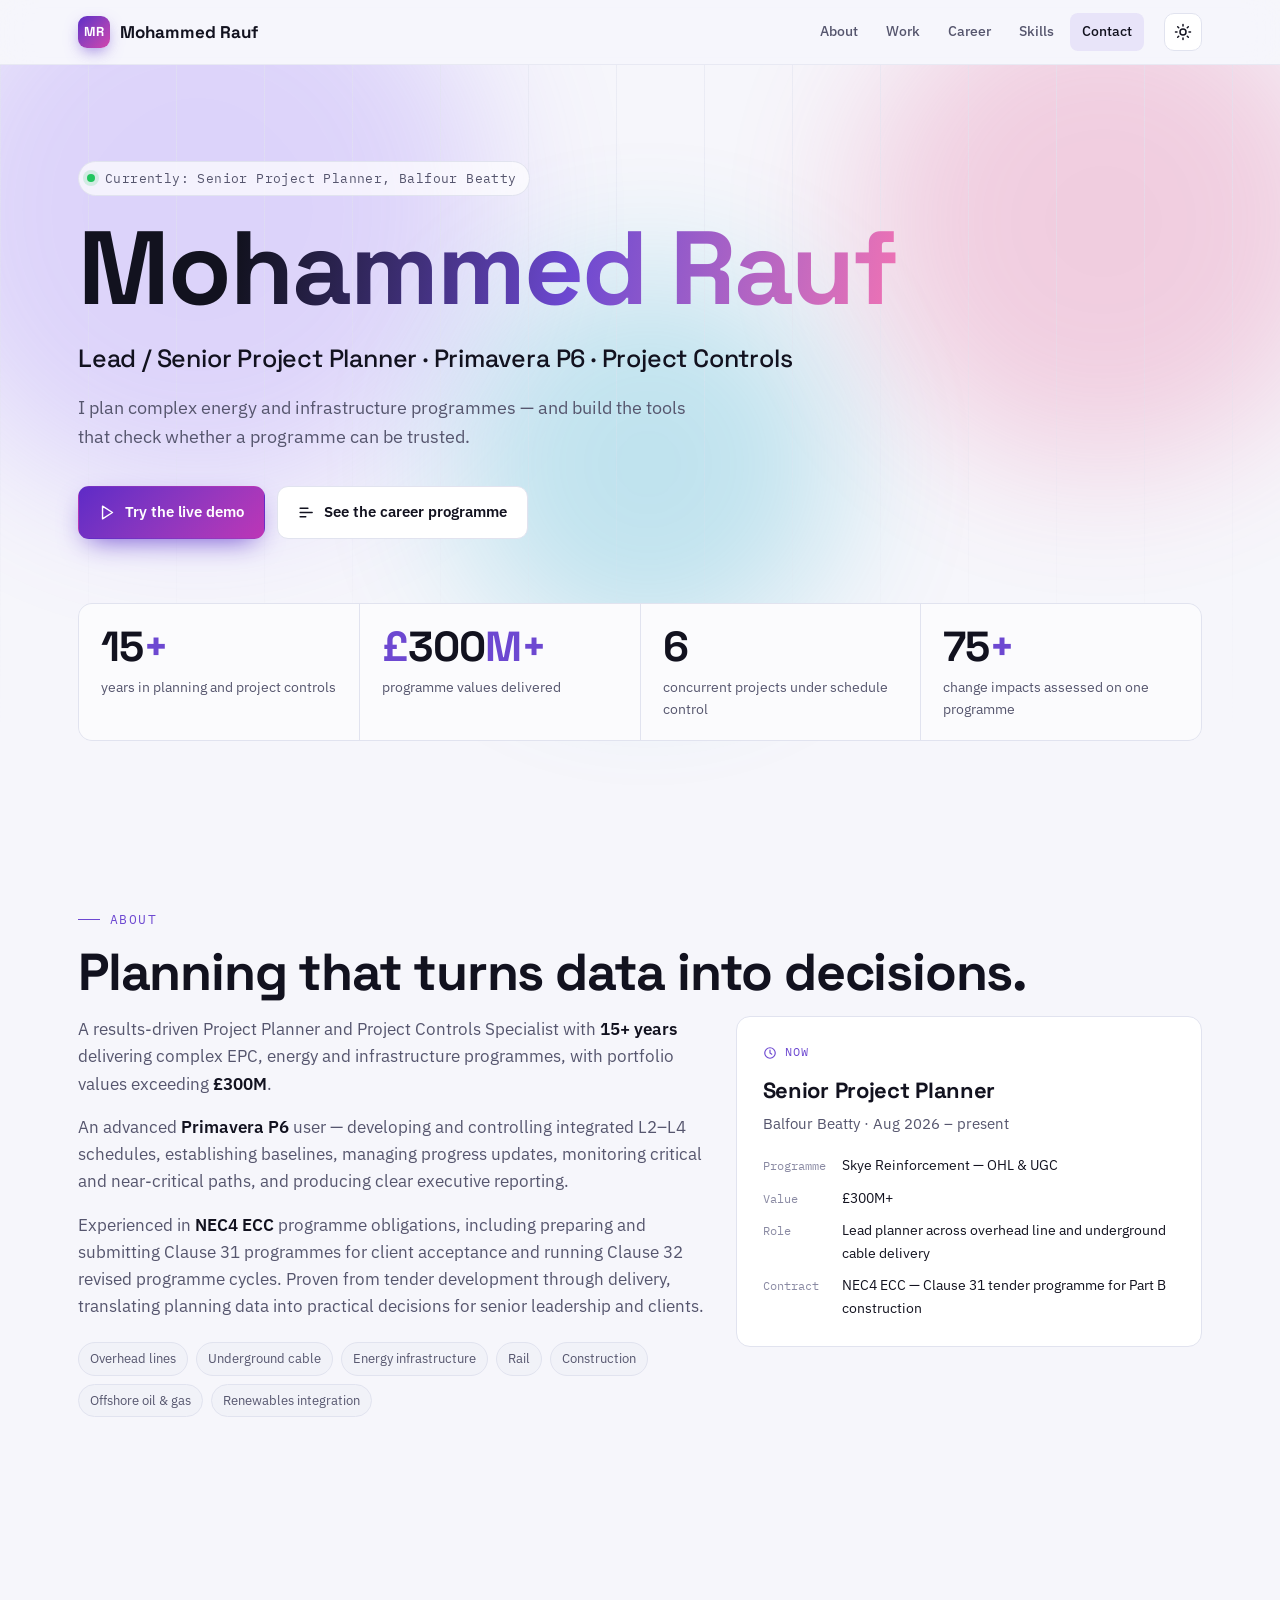
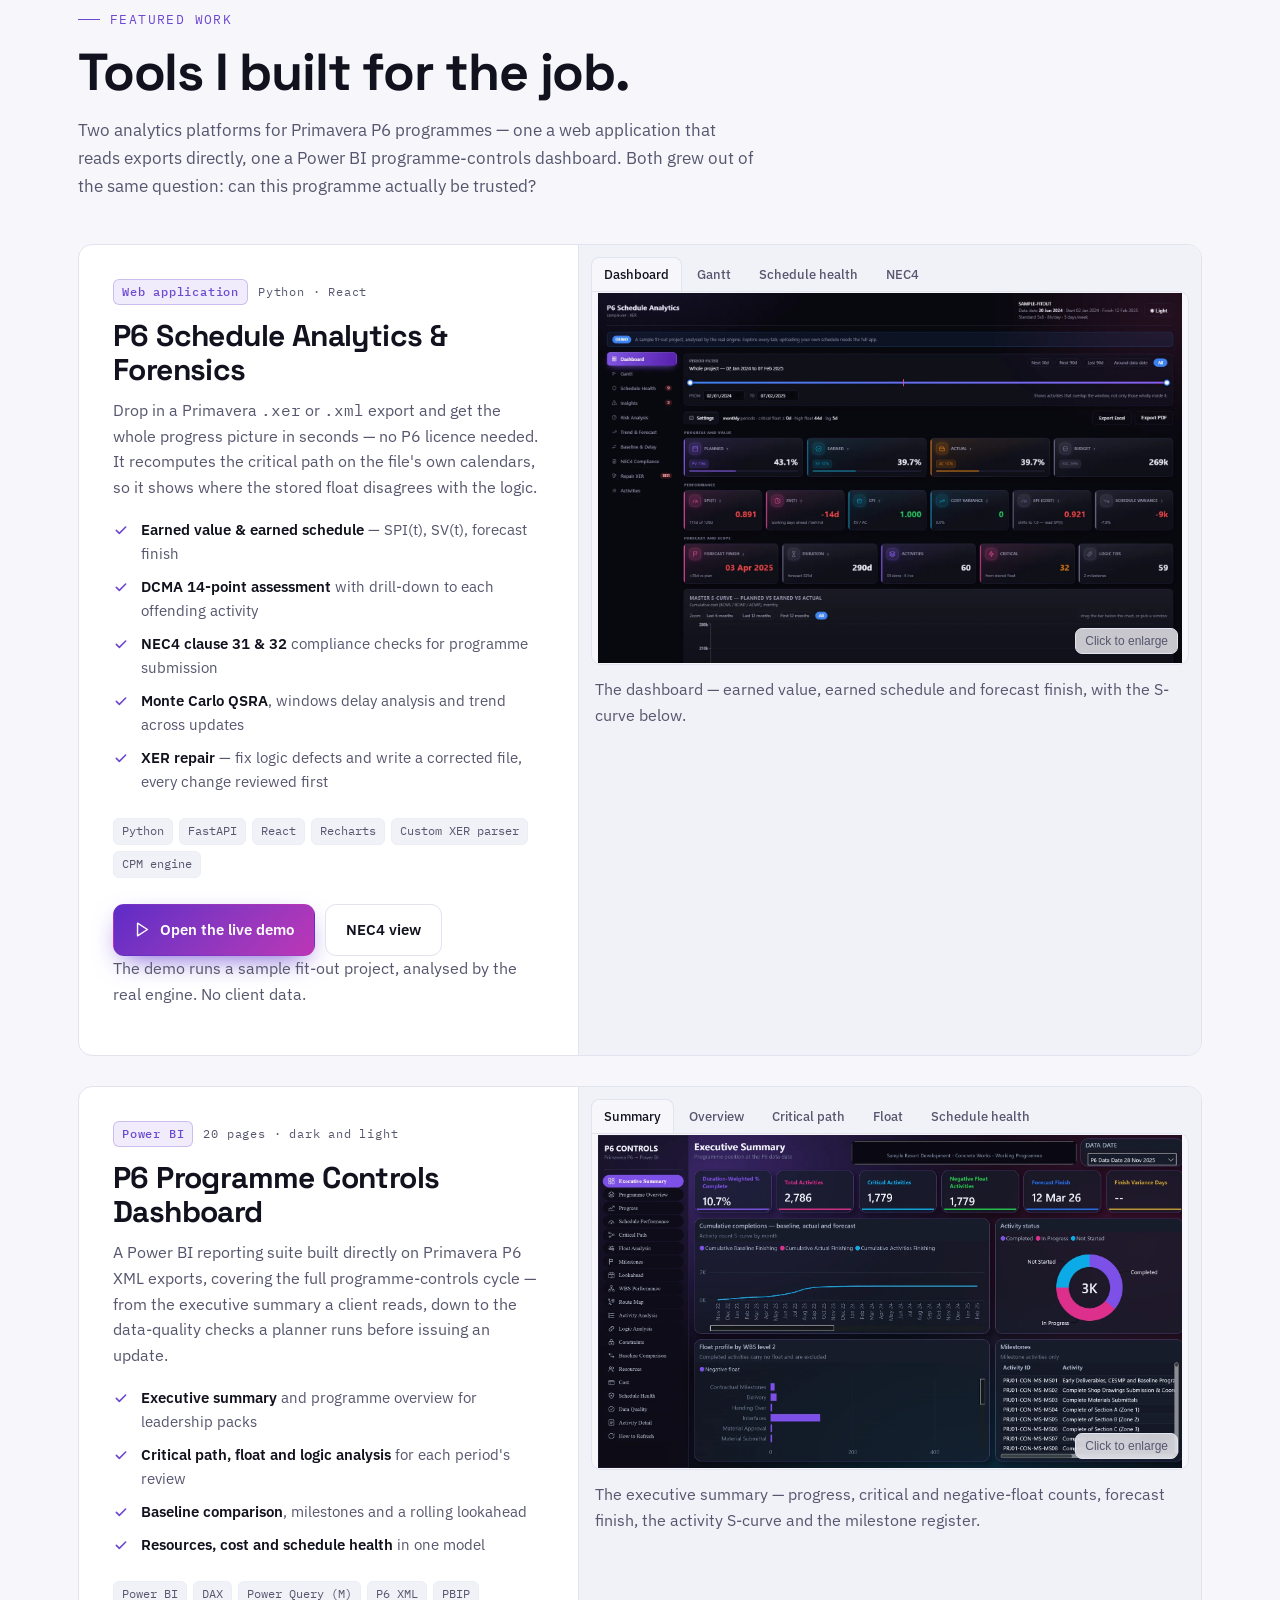
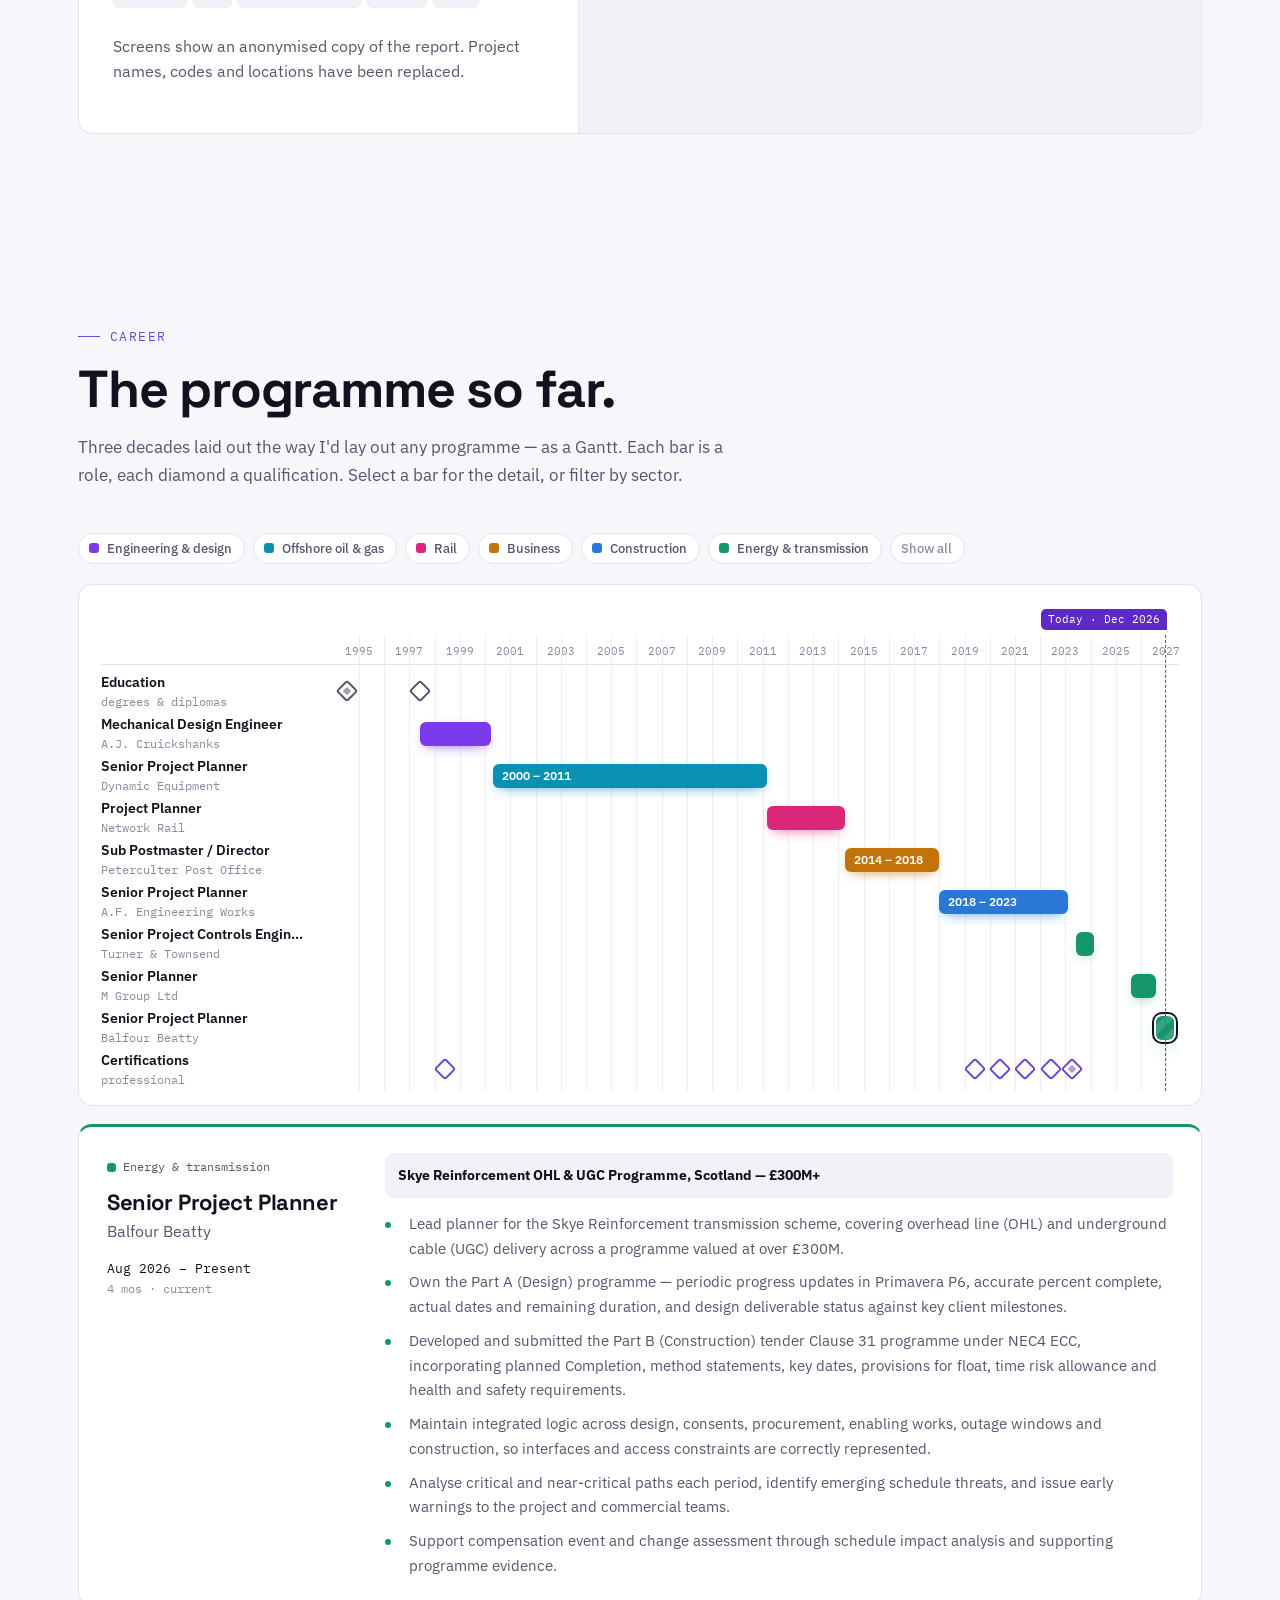
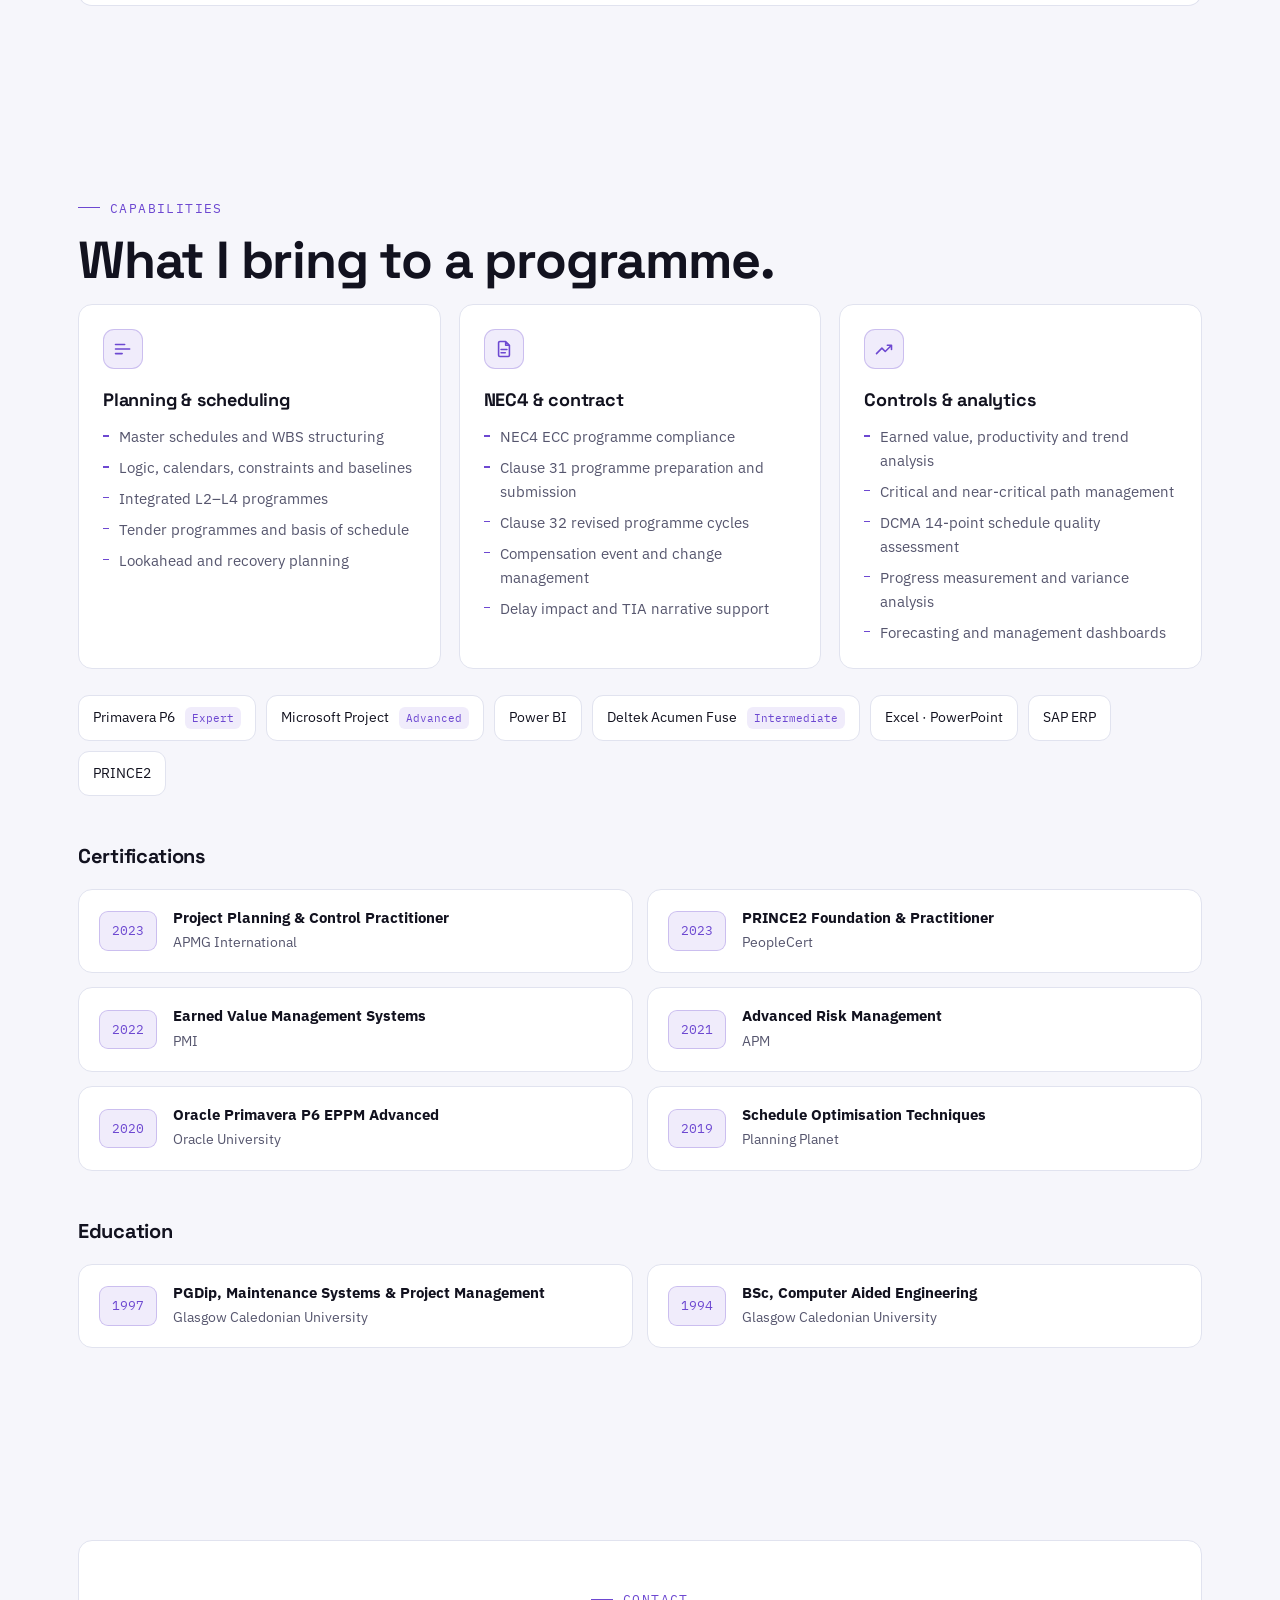
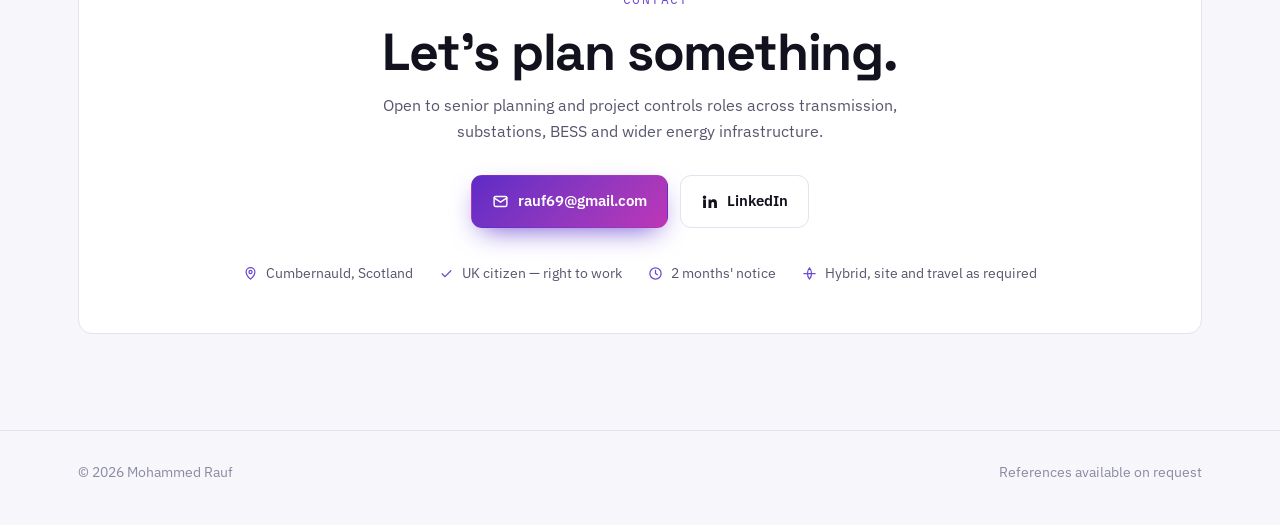
==== commit a14ec5ee: "Skills: 'change assessment' -> 'change management' in the NEC4 card Co-Authored-By: Claude Opus 5 <n" ====
--- a/index.html
+++ b/index.html
@@ -290,7 +290,7 @@
             <li>NEC4 ECC programme compliance</li>
             <li>Clause 31 programme preparation and submission</li>
             <li>Clause 32 revised programme cycles</li>
-            <li>Compensation event and change assessment</li>
+            <li>Compensation event and change management</li>
             <li>Delay impact and TIA narrative support</li>
           </ul>
         </div>
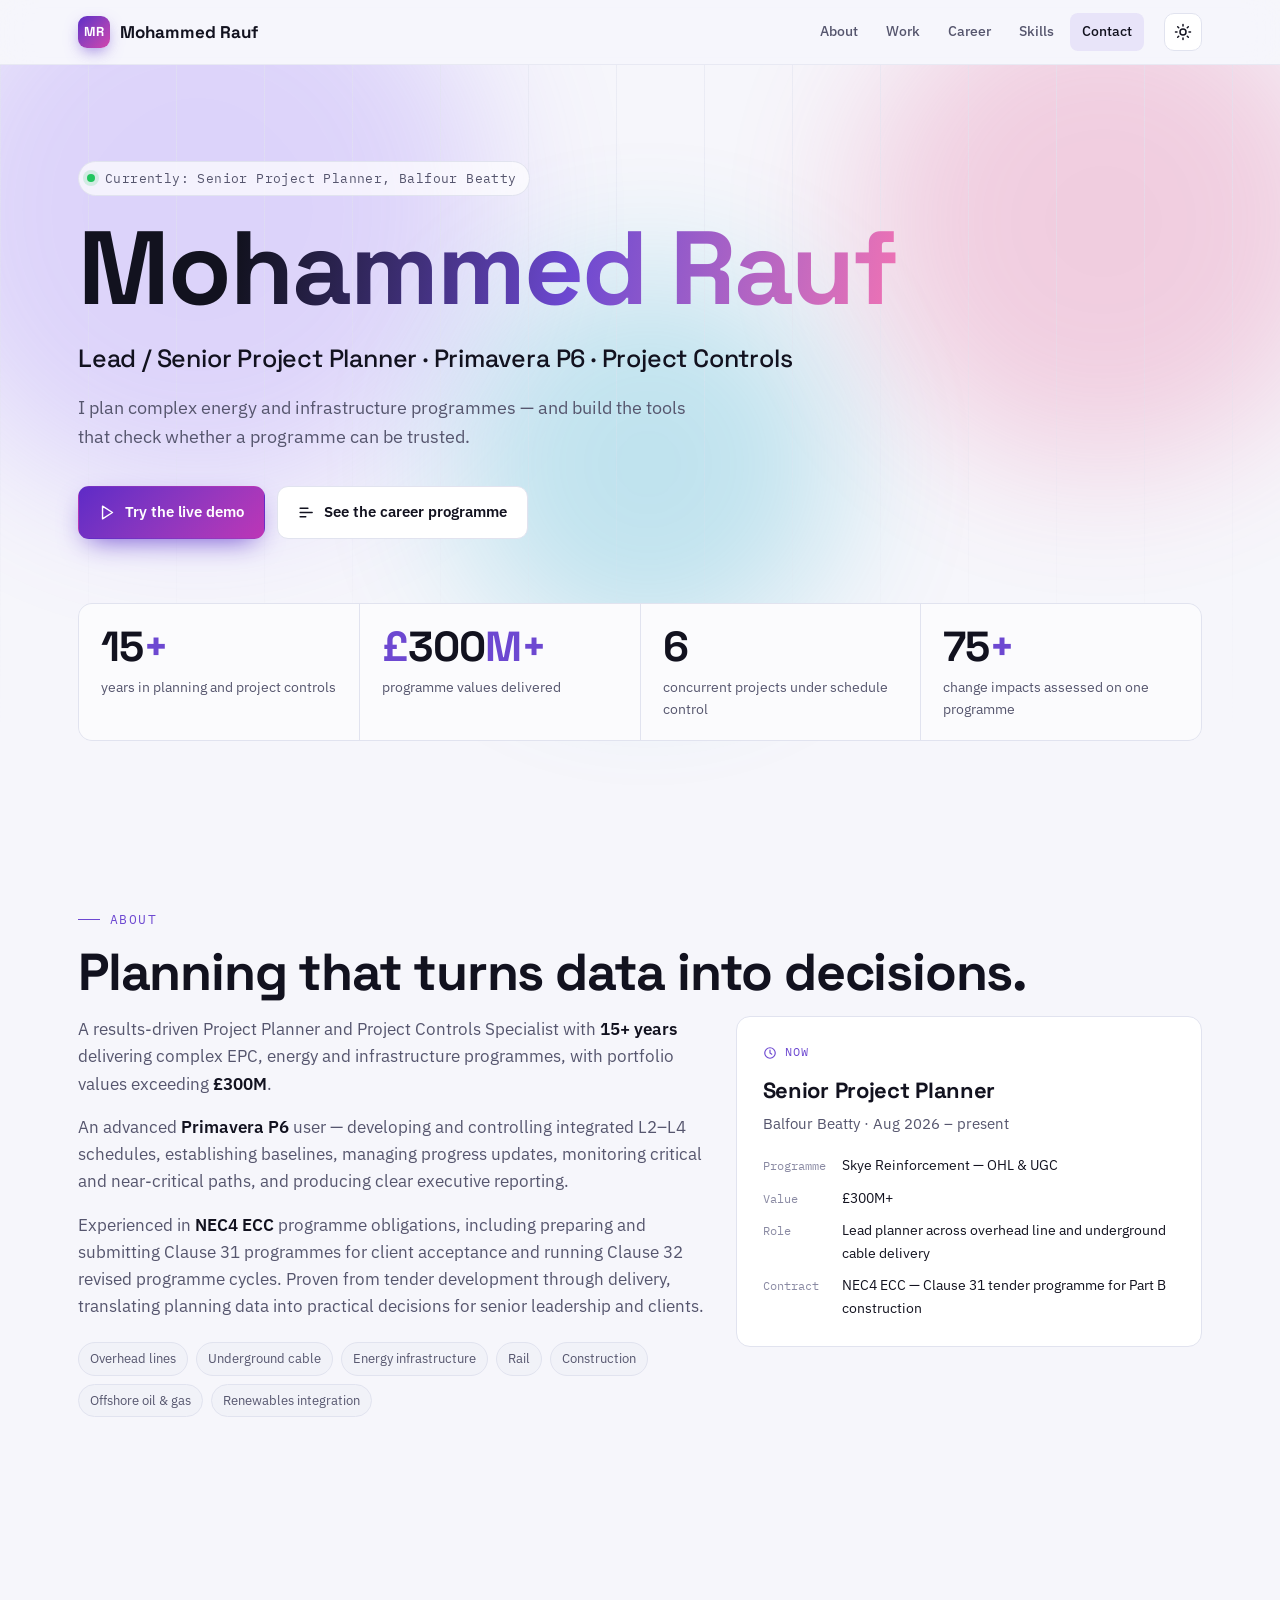
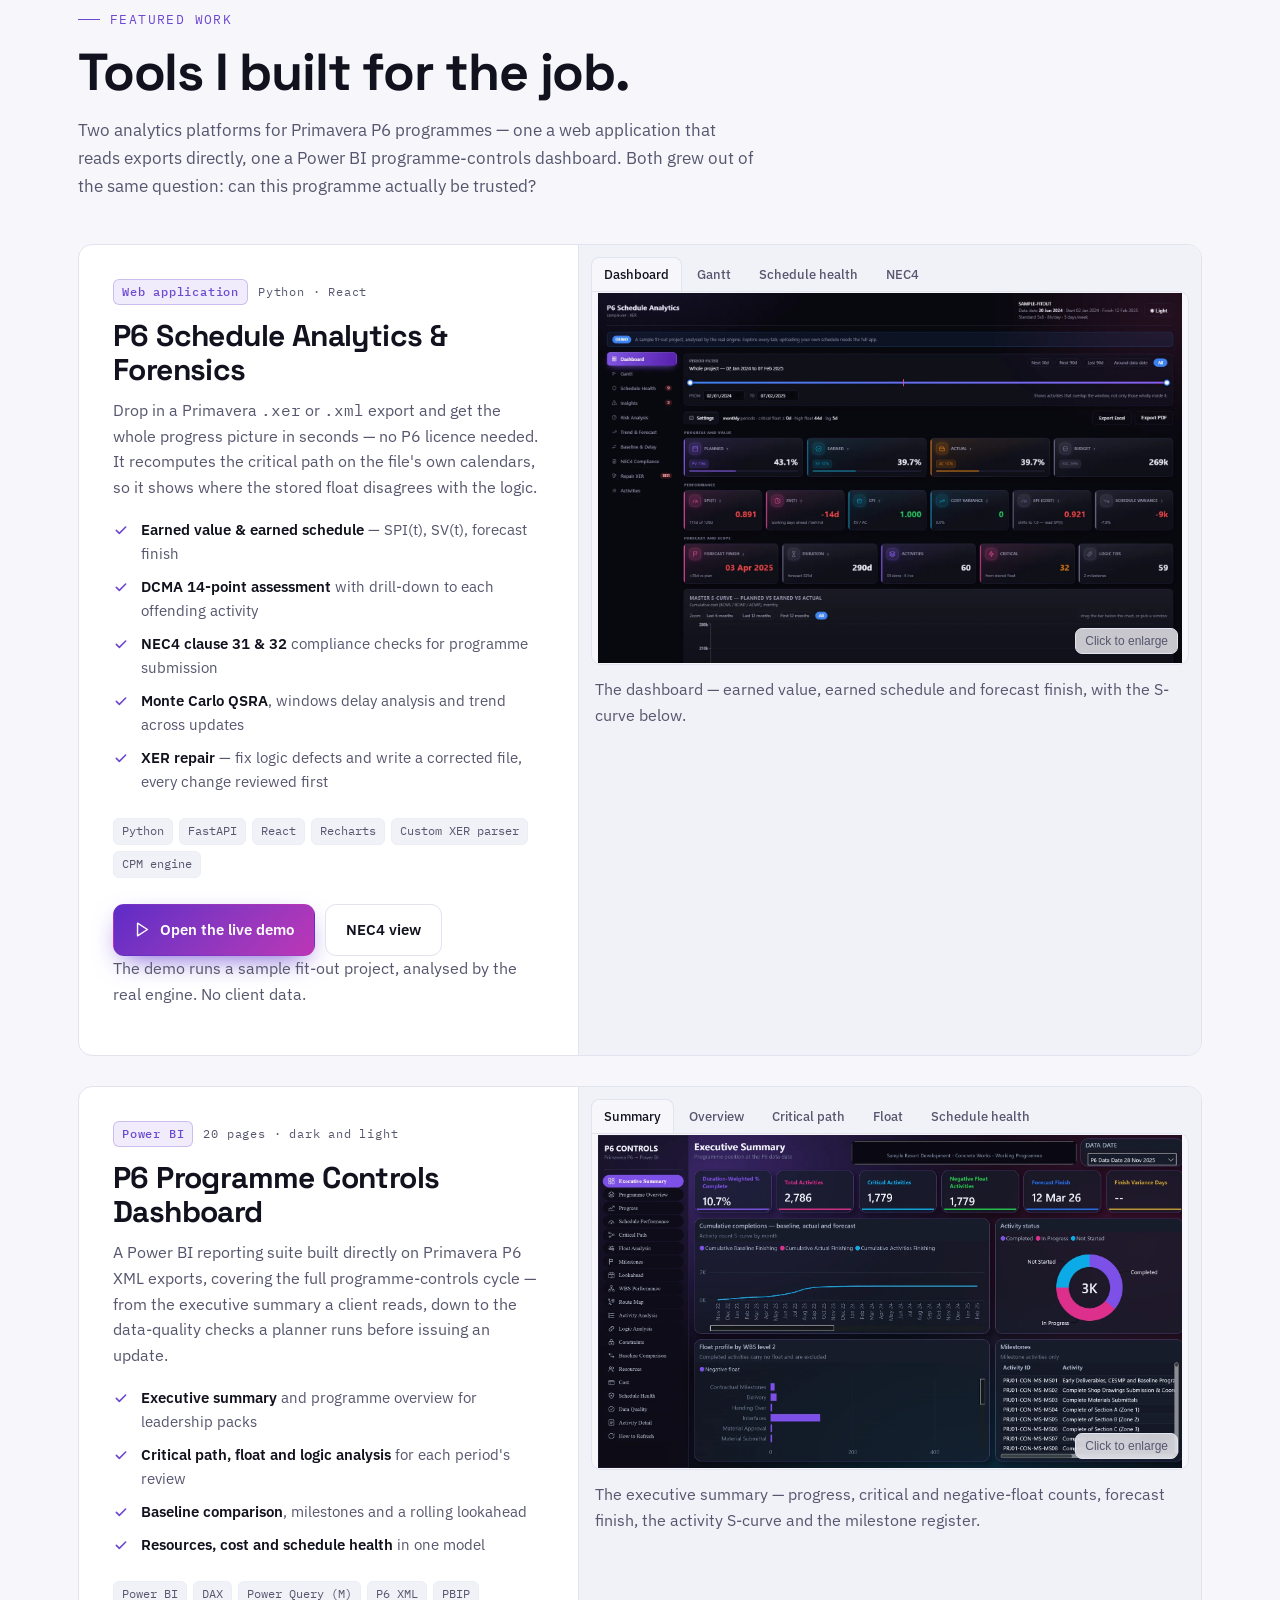
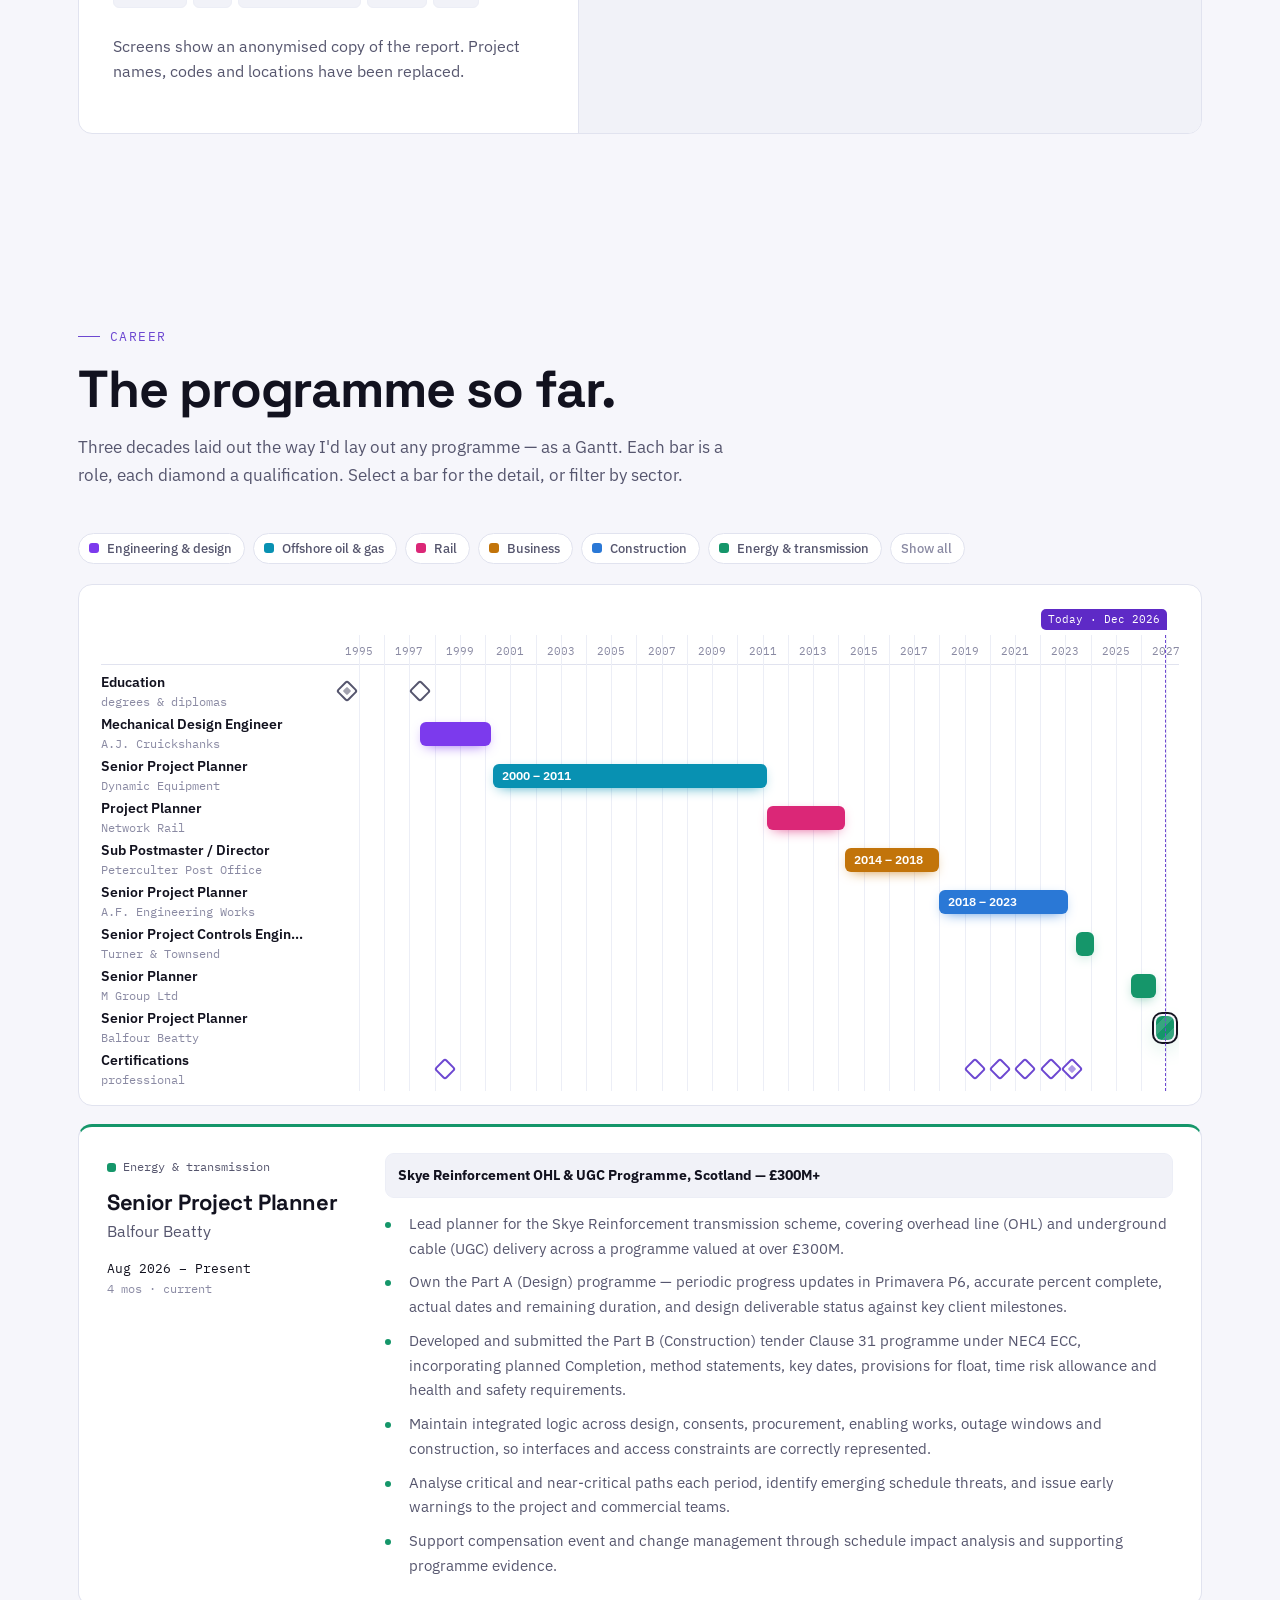
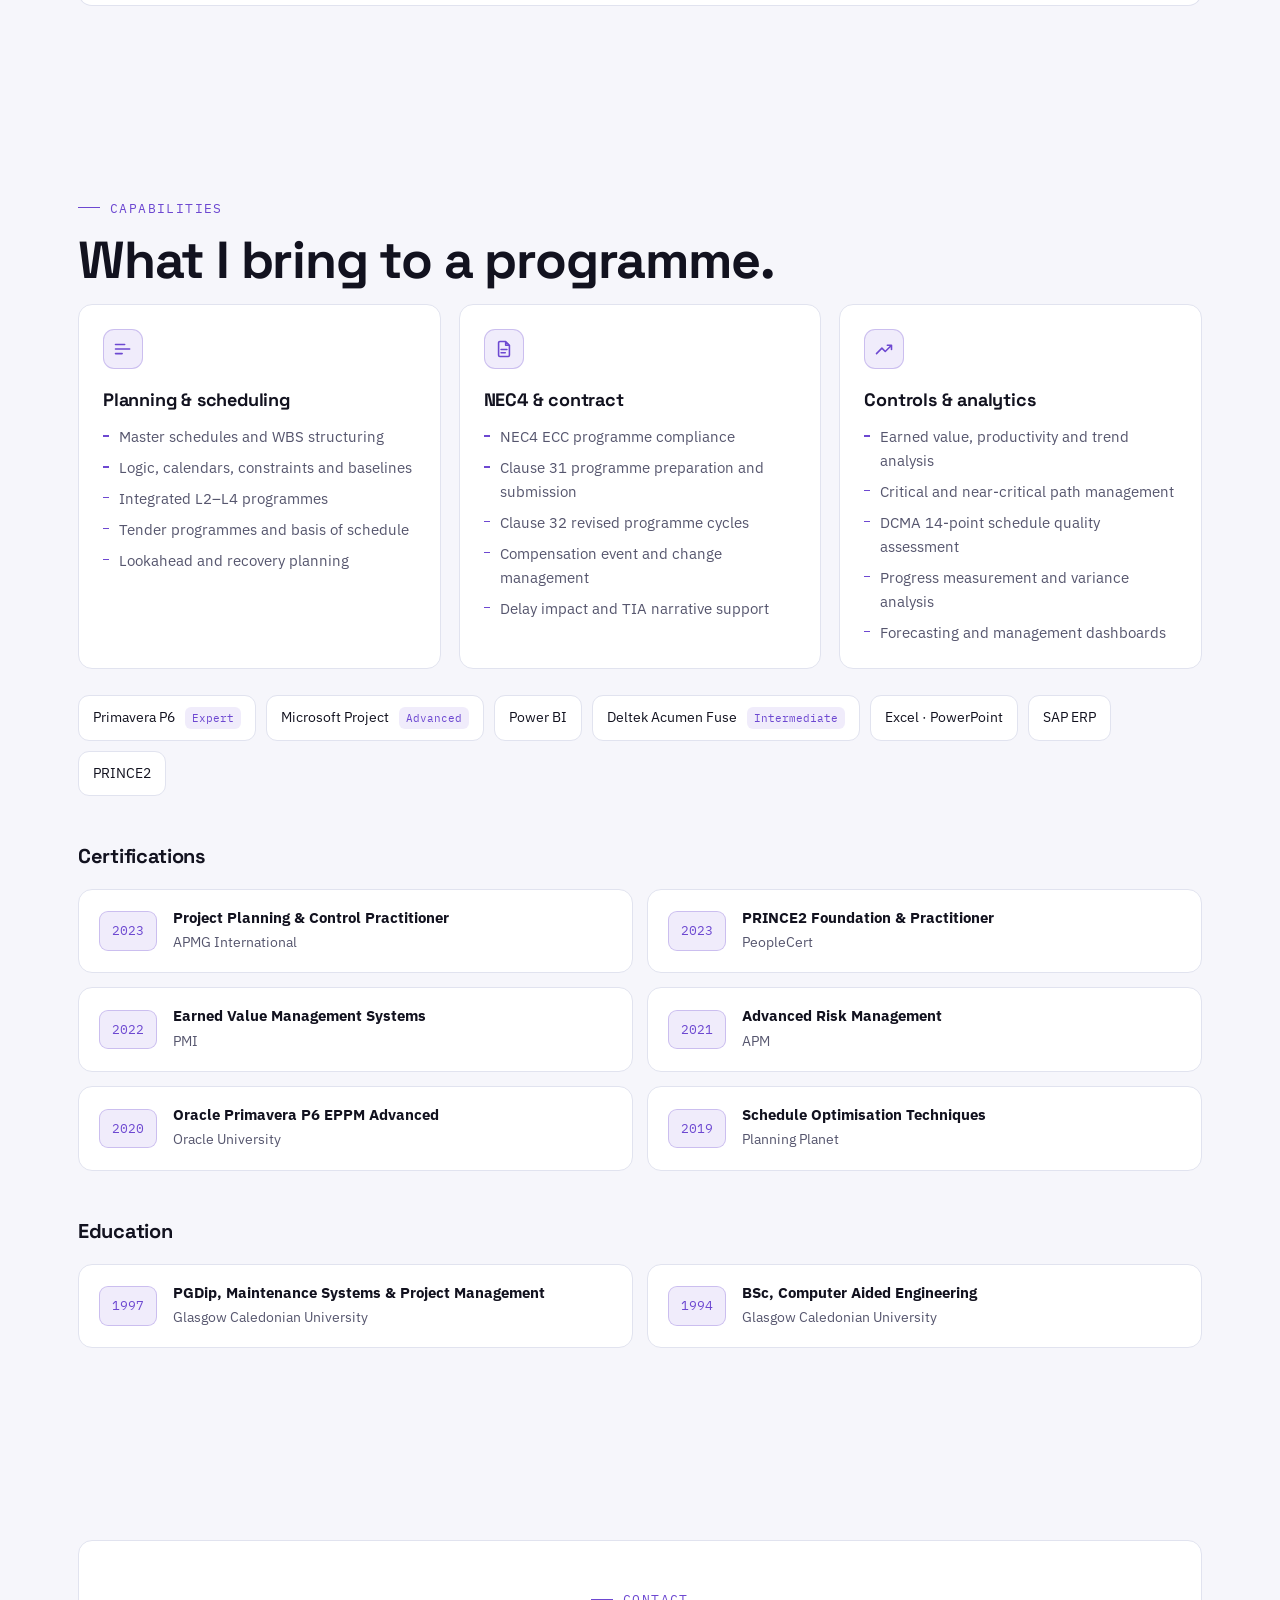
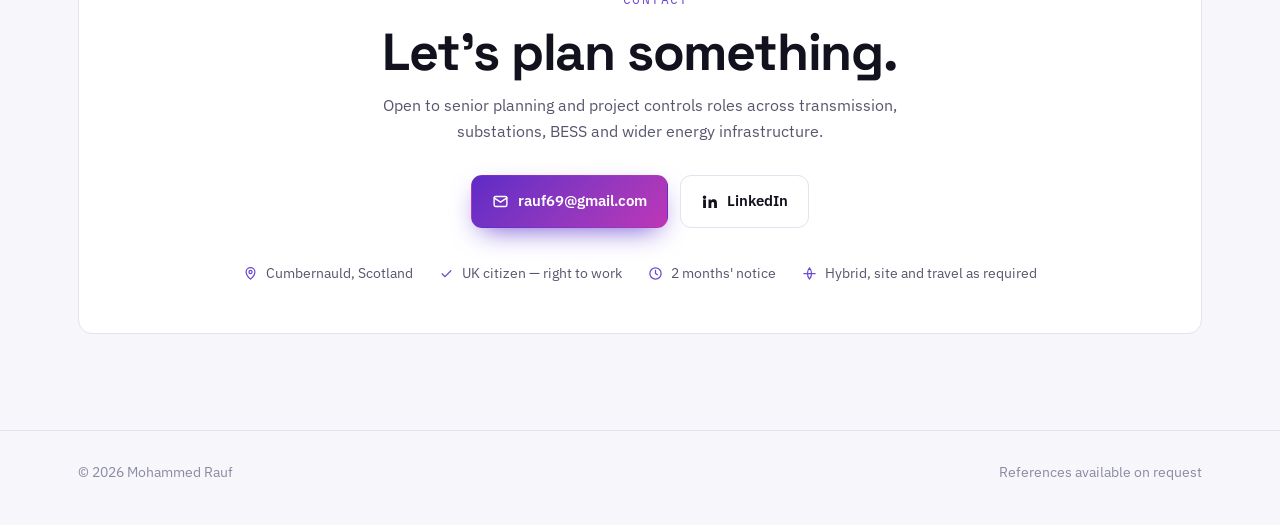
==== commit 1819059b: "Add Blueprint and Control-room designs, and an owner-only admin panel The site keeps its current des" ====
--- a/index.html
+++ b/index.html
@@ -12,15 +12,52 @@
   <link rel="icon" href="data:image/svg+xml,%3Csvg xmlns='http://www.w3.org/2000/svg' viewBox='0 0 32 32'%3E%3Crect width='32' height='32' rx='8' fill='%238b5cf6'/%3E%3Ctext x='16' y='21.5' font-family='Arial' font-weight='700' font-size='13' fill='white' text-anchor='middle'%3EMR%3C/text%3E%3C/svg%3E">
   <link rel="preconnect" href="https://fonts.googleapis.com">
   <link rel="preconnect" href="https://fonts.gstatic.com" crossorigin>
-  <link rel="stylesheet" href="https://fonts.googleapis.com/css2?family=IBM+Plex+Mono:wght@400;500&family=IBM+Plex+Sans:wght@400;500;600&family=Space+Grotesk:wght@500;600;700&display=swap">
   <link rel="stylesheet" href="css/site.css">
+  <link rel="stylesheet" href="css/theme-blueprint.css">
+  <link rel="stylesheet" href="css/theme-control.css">
+  <!-- the published theme, set from admin.html -->
+  <script src="site-theme.js"></script>
   <script>
-    // set the theme before first paint, so a light-mode visitor never sees a dark flash
-    try {
-      var t = localStorage.getItem('mr-theme') ||
-        (matchMedia('(prefers-color-scheme: light)').matches ? 'light' : 'dark');
-      document.documentElement.setAttribute('data-theme', t);
-    } catch (e) {}
+    // Choose the design before first paint. The published theme comes from
+    // site-theme.js; ?theme=... previews another one without changing it.
+    (function () {
+      var d = document.documentElement;
+      var FONTS = {
+        current: 'IBM+Plex+Mono:wght@400;500&family=IBM+Plex+Sans:wght@400;500;600&family=Space+Grotesk:wght@500;600;700',
+        blueprint: 'Archivo:wdth,wght@62..125,400..800&family=JetBrains+Mono:wght@400;500;700',
+        control: 'B612+Mono:wght@400;700&family=B612:wght@400;700'
+      };
+      var site = FONTS[window.SITE_THEME] ? window.SITE_THEME : 'current';
+      try {
+        var q = new URLSearchParams(location.search).get('theme');
+        if (q && FONTS[q]) site = q;
+      } catch (e) {}
+      d.setAttribute('data-site', site);
+
+      // Blueprint is drawn on paper and the control room is a dark display;
+      // only the original design follows the visitor's light/dark choice.
+      var mode = site === 'blueprint' ? 'light' : site === 'control' ? 'dark' : null;
+      if (!mode) {
+        try {
+          mode = localStorage.getItem('mr-theme') ||
+            (matchMedia('(prefers-color-scheme: light)').matches ? 'light' : 'dark');
+        } catch (e) { mode = 'dark'; }
+      }
+      d.setAttribute('data-theme', mode);
+
+      var f = document.createElement('link');
+      f.rel = 'stylesheet';
+      f.href = 'https://fonts.googleapis.com/css2?family=' + FONTS[site] + '&display=swap';
+      document.head.appendChild(f);
+
+      var tc = { current: '#07070d', blueprint: '#f4f2ec', control: '#0d1013' }[site];
+      document.querySelector('meta[name="theme-color"]').setAttribute('content', tc);
+      if (site !== 'current') {
+        var fill = site === 'blueprint' ? '%232350c8' : '%23f2a93b';
+        var ink = site === 'blueprint' ? 'white' : '%230d1013';
+        document.querySelector('link[rel="icon"]').href = "data:image/svg+xml,%3Csvg xmlns='http://www.w3.org/2000/svg' viewBox='0 0 32 32'%3E%3Crect width='32' height='32' fill='" + fill + "'/%3E%3Ctext x='16' y='21.5' font-family='Arial' font-weight='700' font-size='13' fill='" + ink + "' text-anchor='middle'%3EMR%3C/text%3E%3C/svg%3E";
+      }
+    })();
     // Allow scroll reveals from first paint - but if the main script has not
     // started within 3 seconds, give up on them so nothing stays hidden.
     document.documentElement.classList.add('js');
@@ -33,9 +70,20 @@
 
 <div class="progress" aria-hidden="true"><i></i></div>
 
+<!-- Blueprint: zone marks around the sheet frame -->
+<div class="only-bp bp-zones" aria-hidden="true">
+  <div class="zx"><span>A</span><span>B</span><span>C</span><span>D</span><span>E</span><span>F</span></div>
+  <div class="zy"><span>1</span><span>2</span><span>3</span><span>4</span><span>5</span><span>6</span><span>7</span><span>8</span></div>
+  <div class="zy r"><span>1</span><span>2</span><span>3</span><span>4</span><span>5</span><span>6</span><span>7</span><span>8</span></div>
+</div>
+
 <header class="nav">
   <div class="wrap">
-    <a class="mark" href="#top" aria-label="Mohammed Rauf, back to top"><b>MR</b> Mohammed Rauf</a>
+    <a class="mark" href="#top" aria-label="Mohammed Rauf, back to top"><b>MR</b>
+      <span class="only-cur">Mohammed Rauf</span>
+      <span class="only-bp">M. Rauf — Planning &amp; Controls</span>
+      <span class="only-cr"><em>MR-OPS</em> // Programme control</span>
+    </a>
     <ul id="menu">
       <li><a class="link" href="#about">About</a></li>
       <li><a class="link" href="#work">Work</a></li>
@@ -43,6 +91,9 @@
       <li><a class="link" href="#skills">Skills</a></li>
       <li><a class="link" href="#contact">Contact</a></li>
     </ul>
+    <span class="only-bp bp-rev">Rev C · Sep 2026</span>
+    <span class="only-cr cr-online"><i aria-hidden="true"></i>Online</span>
+    <span class="only-cr cr-date">Data date <b id="dataDate"></b></span>
     <button class="iconbtn menu-toggle" id="menuBtn" aria-label="Open menu" aria-controls="menu" aria-expanded="false">
       <svg viewBox="0 0 24 24" fill="none" stroke="currentColor" stroke-width="2" stroke-linecap="round"><path d="M4 7h16M4 12h16M4 17h16"/></svg>
     </button>
@@ -59,29 +110,60 @@
     <div class="mesh" aria-hidden="true"><span></span><span></span><span></span></div>
     <div class="grid-bg" aria-hidden="true"></div>
     <div class="wrap">
-      <span class="eyebrow"><span class="dot" aria-hidden="true"></span>Currently: Senior Project Planner, Balfour Beatty</span>
-      <h1 id="hero-h"><span class="grad">Mohammed Rauf</span></h1>
-      <p class="role">Lead / Senior Project Planner · Primavera P6 · Project Controls</p>
-      <p class="lede">
-        I plan complex energy and infrastructure programmes — and build the tools
-        that check whether a programme can be trusted.
-      </p>
-      <div class="cta">
-        <a class="btn primary" href="demo/" target="_blank" rel="noopener">
-          <svg viewBox="0 0 24 24" fill="none" stroke="currentColor" stroke-width="2" stroke-linecap="round" stroke-linejoin="round"><path d="M5 3l14 9-14 9V3z"/></svg>
-          Try the live demo
-        </a>
-        <a class="btn ghost" href="#career">
-          <svg viewBox="0 0 24 24" fill="none" stroke="currentColor" stroke-width="2" stroke-linecap="round"><path d="M3 6h11M3 12h17M3 18h8"/></svg>
-          See the career programme
-        </a>
+      <div class="hero-top">
+        <div class="hero-main">
+          <span class="only-bp bp-sheet">Sheet 00 — General arrangement</span>
+          <span class="only-cr cr-label">Operator</span>
+          <span class="eyebrow only-cur"><span class="dot" aria-hidden="true"></span>Currently: Senior Project Planner, Balfour Beatty</span>
+          <div class="only-bp dimline" aria-hidden="true"><span>15+ yrs · Energy &amp; infrastructure</span></div>
+          <h1 id="hero-h"><span class="grad">Mohammed Rauf</span></h1>
+          <p class="role">Lead / Senior Project Planner · Primavera P6 · Project Controls</p>
+          <p class="lede">
+            I plan complex energy and infrastructure programmes — and build the tools
+            that check whether a programme can be trusted.
+          </p>
+          <div class="cta">
+            <a class="btn primary" href="demo/" target="_blank" rel="noopener">
+              <svg viewBox="0 0 24 24" fill="none" stroke="currentColor" stroke-width="2" stroke-linecap="round" stroke-linejoin="round"><path d="M5 3l14 9-14 9V3z"/></svg>
+              Try the live demo
+            </a>
+            <a class="btn ghost" href="#career">
+              <svg viewBox="0 0 24 24" fill="none" stroke="currentColor" stroke-width="2" stroke-linecap="round"><path d="M3 6h11M3 12h17M3 18h8"/></svg>
+              See the career programme
+            </a>
+          </div>
+        </div>
+
+        <!-- Blueprint: the facts a drawing's reader looks for first -->
+        <aside class="only-bp titleblock" aria-label="Summary">
+          <div class="tb-h">Title block</div>
+          <dl>
+            <dt>Project</dt><dd><b>Career programme, 1997 — present</b></dd>
+            <dt>Current</dt><dd>Balfour Beatty · Skye Reinforcement OHL &amp; UGC</dd>
+            <dt>Scale</dt><dd class="hl">£300M+ programme value</dd>
+            <dt>Contract</dt><dd>NEC4 ECC — Clause 31 &amp; 32</dd>
+            <dt>Tools</dt><dd>Primavera P6 · MS Project · Power BI</dd>
+            <dt>Location</dt><dd>Cumbernauld, Scotland</dd>
+            <dt>Status</dt><dd><i class="ok" aria-hidden="true"></i>Open to senior roles · 2 months' notice</dd>
+          </dl>
+          <div class="tb-f">
+            <div><small>Drawn</small><b>M. Rauf</b></div>
+            <div><small>Dwg No.</small><b class="m">MR-001</b></div>
+            <div><small>Rev</small><b class="m c">C</b></div>
+          </div>
+        </aside>
       </div>
 
       <div class="stats" role="list">
-        <div class="stat" role="listitem"><div class="n"><span data-count="15">15</span><em>+</em></div><div class="l">years in planning and project controls</div></div>
-        <div class="stat" role="listitem"><div class="n"><em>£</em><span data-count="300">300</span><em>M+</em></div><div class="l">programme values delivered</div></div>
-        <div class="stat" role="listitem"><div class="n"><span data-count="6">6</span></div><div class="l">concurrent projects under schedule control</div></div>
-        <div class="stat" role="listitem"><div class="n"><span data-count="75">75</span><em>+</em></div><div class="l">change impacts assessed on one programme</div></div>
+        <div class="stat" role="listitem" data-k="Experience"><div class="n"><span data-count="15">15</span><em>+</em></div><div class="l">years in planning and project controls</div></div>
+        <div class="stat" role="listitem" data-k="Programme value"><div class="n"><em>£</em><span data-count="300">300</span><em>M+</em></div><div class="l">programme values delivered</div></div>
+        <div class="stat" role="listitem" data-k="Concurrent projects"><div class="n"><span data-count="6">6</span></div><div class="l">concurrent projects under schedule control</div></div>
+        <div class="stat" role="listitem" data-k="Changes assessed"><div class="n"><span data-count="75">75</span><em>+</em></div><div class="l">change impacts assessed on one programme</div></div>
+        <!-- Control room: assignment and availability tile -->
+        <div class="stat only-cr cr-wide" role="listitem">
+          <div><small>Current assignment</small><span>Balfour Beatty · Skye Reinforcement</span></div>
+          <div><small>Availability</small><span class="ok">Open to senior roles</span><small>2 months' notice</small></div>
+        </div>
       </div>
     </div>
   </section>
--- a/css/site.css
+++ b/css/site.css
@@ -88,6 +88,11 @@
 
 .wrap { max-width: var(--maxw); margin: 0 auto; padding: 0 28px; }
 .mono { font-family: var(--mono); }
+
+/* Pieces that belong to one design only. The Blueprint and Control-room
+   stylesheets switch their own pieces on; this design's pieces are hidden
+   there (see theme-*.css). */
+.only-bp, .only-cr { display: none; }
 .sr-only {
   position: absolute; width: 1px; height: 1px; overflow: hidden;
   clip: rect(0 0 0 0); white-space: nowrap;
--- a/css/theme-blueprint.css
+++ b/css/theme-blueprint.css
@@ -0,0 +1,322 @@
+/* ==========================================================================
+   A · Blueprint - the site as an engineering drawing sheet.
+
+   Drafting paper, cobalt ink, a sheet frame with zone marks, and the facts
+   that matter set in a title block - the panel every engineer reads first on
+   a drawing. Square corners throughout: nothing on a drawing is rounded that
+   the thing it draws is not.
+
+   Every rule is scoped to [data-site="blueprint"], so this file does nothing
+   unless the site's published theme (site-theme.js) or ?theme= selects it.
+   ========================================================================== */
+
+:root[data-site="blueprint"] {
+  --paper: #f4f2ec;
+  --cobalt: #2350c8;
+  --cobalt-deep: #173a99;
+  --zone: #6b82c9;
+
+  --bg: #f4f2ec;
+  --surface: #faf9f5;
+  --surface-2: #efede5;
+  --line: rgba(35, 80, 200, .30);
+  --line-soft: rgba(35, 80, 200, .13);
+  --text: #14213d;
+  --muted: #45547a;
+  --faint: #56668c;
+
+  --accent: #2350c8;
+  --accent-strong: #2350c8;
+  --accent-soft: rgba(35, 80, 200, .08);
+  --accent-line: rgba(35, 80, 200, .45);
+
+  /* the light-mode sector set, validated for a light surface */
+  --sec-1: #7c3aed;
+  --sec-2: #0891b2;
+  --sec-3: #db2777;
+  --sec-4: #c2740a;
+  --sec-5: #2a78d6;
+  --sec-6: #15966a;
+
+  --display: 'Archivo', 'Segoe UI', system-ui, sans-serif;
+  --body: 'Archivo', 'Segoe UI', system-ui, sans-serif;
+  --mono: 'JetBrains Mono', 'Cascadia Code', Consolas, monospace;
+  --radius: 0px;
+  --maxw: 1240px;
+  color-scheme: light;
+}
+
+/* this design's pieces on, the original design's pieces off */
+[data-site="blueprint"] .only-cur,
+[data-site="blueprint"] #themeBtn,
+[data-site="blueprint"] .mesh,
+[data-site="blueprint"] .grid-bg { display: none !important; }
+[data-site="blueprint"] .mark .only-bp,
+[data-site="blueprint"] .bp-sheet,
+[data-site="blueprint"] .bp-rev { display: inline-block; }
+[data-site="blueprint"] .dimline,
+[data-site="blueprint"] .titleblock,
+[data-site="blueprint"] .bp-zones { display: block; }
+
+/* --------------------------------------------------------------- the sheet */
+[data-site="blueprint"] body {
+  position: relative;
+  margin: 26px;
+  border: 1.5px solid var(--cobalt);
+  background-color: var(--paper);
+  background-image:
+    linear-gradient(rgba(35, 80, 200, .065) 1px, transparent 1px),
+    linear-gradient(90deg, rgba(35, 80, 200, .065) 1px, transparent 1px),
+    linear-gradient(rgba(35, 80, 200, .11) 1px, transparent 1px),
+    linear-gradient(90deg, rgba(35, 80, 200, .11) 1px, transparent 1px);
+  background-size: 24px 24px, 24px 24px, 120px 120px, 120px 120px;
+  font-size: 16px;
+}
+[data-site="blueprint"] ::selection { background: rgba(35, 80, 200, .18); }
+[data-site="blueprint"] :focus-visible { border-radius: 0; }
+[data-site="blueprint"] a:hover { color: var(--cobalt-deep); }
+
+/* zone marks sit in the margin outside the frame */
+.bp-zones {
+  position: absolute; inset: -27px; pointer-events: none;
+  font: 10px/1 var(--mono); color: var(--zone);
+}
+.bp-zones .zx {
+  position: absolute; top: 9px; left: 27px; right: 27px;
+  display: flex; justify-content: space-around;
+}
+.bp-zones .zy {
+  position: absolute; top: 27px; bottom: 27px; left: 9px;
+  display: flex; flex-direction: column; justify-content: space-around;
+}
+.bp-zones .zy.r { left: auto; right: 9px; }
+
+/* the progress bar is a thin ink rule, not a glow */
+[data-site="blueprint"] .progress i { background: var(--cobalt); box-shadow: none; height: 2px; }
+
+/* ------------------------------------------------------------------- nav */
+[data-site="blueprint"] .nav {
+  background: color-mix(in srgb, var(--paper) 94%, transparent);
+  backdrop-filter: blur(4px); -webkit-backdrop-filter: blur(4px);
+  border-bottom: 1px solid rgba(35, 80, 200, .35);
+}
+[data-site="blueprint"] .nav .wrap { height: 72px; gap: 22px; }
+[data-site="blueprint"] .mark { gap: 12px; }
+[data-site="blueprint"] .mark b {
+  width: 38px; height: 38px; border-radius: 0; background: none; box-shadow: none;
+  border: 1.5px solid var(--cobalt); color: var(--cobalt);
+  font-weight: 800; font-stretch: 118%; font-size: 14px;
+}
+[data-site="blueprint"] .mark .only-bp {
+  font: 500 12px var(--mono); letter-spacing: .6px; text-transform: uppercase; color: var(--text);
+}
+[data-site="blueprint"] .nav ul { counter-reset: nav; gap: 2px; }
+[data-site="blueprint"] .nav li { counter-increment: nav; }
+[data-site="blueprint"] .nav a.link {
+  font: 500 12px var(--mono); letter-spacing: .6px; text-transform: uppercase;
+  color: #3a4a6e; border-radius: 0; padding: 8px 10px;
+}
+[data-site="blueprint"] .nav a.link::before {
+  content: counter(nav, decimal-leading-zero) ' '; color: var(--cobalt);
+}
+[data-site="blueprint"] .nav a.link:hover { background: var(--accent-soft); color: var(--text); }
+[data-site="blueprint"] .nav a.link.on { background: none; color: var(--text); box-shadow: inset 0 -1.5px 0 var(--cobalt); }
+.bp-rev {
+  font: 500 11px var(--mono); text-transform: uppercase; letter-spacing: .4px; white-space: nowrap;
+  padding: 5px 10px; border: 1px solid var(--cobalt); color: var(--cobalt);
+}
+[data-site="blueprint"] .iconbtn { border-radius: 0; border-color: var(--cobalt); background: none; }
+
+/* ------------------------------------------------------------------ hero */
+[data-site="blueprint"] .hero { padding: 58px 0 0; overflow: visible; }
+[data-site="blueprint"] .hero-top {
+  display: grid; grid-template-columns: minmax(0, 1fr) 430px; gap: 48px; align-items: end;
+}
+[data-site="blueprint"] .hero-main { display: flex; flex-direction: column; align-items: flex-start; }
+.bp-sheet {
+  font: 500 11.5px var(--mono); letter-spacing: 1.2px; text-transform: uppercase; color: var(--cobalt);
+}
+
+/* a dimension line over the name, the way a drawing states a length */
+.dimline {
+  position: relative; width: 100%; max-width: 700px; height: 17px; margin-top: 31px;
+  border-left: 1px solid var(--cobalt); border-right: 1px solid var(--cobalt);
+}
+.dimline::before {
+  content: ''; position: absolute; left: 0; right: 0; top: 8px; height: 1px; background: var(--cobalt);
+}
+.dimline span {
+  position: absolute; left: 50%; top: -1px; transform: translateX(-50%); white-space: nowrap;
+  padding: 0 10px; background: var(--paper);
+  font: 500 11px/19px var(--mono); text-transform: uppercase; color: var(--cobalt);
+}
+
+[data-site="blueprint"] .hero h1 {
+  font-family: var(--display); font-weight: 800; font-stretch: 116%;
+  font-size: clamp(50px, 7.4vw, 108px); letter-spacing: -3px; line-height: .9;
+  margin: 14px 0 0; color: var(--text);
+}
+[data-site="blueprint"] .hero h1 .grad {
+  background: none; -webkit-background-clip: border-box; background-clip: border-box; color: var(--text);
+}
+[data-site="blueprint"] .hero .role {
+  font-family: var(--display); font-size: 22px; font-weight: 600; font-stretch: 108%;
+  letter-spacing: 0; margin: 24px 0 0;
+}
+[data-site="blueprint"] .hero .lede { margin: 16px 0 0; max-width: 580px; color: var(--muted); }
+[data-site="blueprint"] .hero .cta { margin-top: 34px; }
+
+[data-site="blueprint"] .btn { border-radius: 0; padding: 14px 22px; font-weight: 600; }
+[data-site="blueprint"] .btn.primary { background: var(--cobalt); box-shadow: none; }
+[data-site="blueprint"] .btn.primary:hover { background: var(--cobalt-deep); box-shadow: none; transform: none; }
+[data-site="blueprint"] .btn.ghost { background: transparent; border: 1.5px solid var(--text); color: var(--text); }
+[data-site="blueprint"] .btn.ghost:hover { border-color: var(--cobalt); color: var(--cobalt); }
+
+/* the title block */
+.titleblock { border: 1.5px solid var(--cobalt); background: rgba(250, 249, 245, .94); }
+.titleblock .tb-h {
+  padding: 9px 14px; background: var(--cobalt); color: #fff;
+  font: 500 11px var(--mono); letter-spacing: 1.2px; text-transform: uppercase;
+}
+.titleblock dl { display: grid; grid-template-columns: 108px minmax(0, 1fr); margin: 0; }
+.titleblock dt, .titleblock dd { padding: 9px 14px; border-bottom: 1px solid var(--line); margin: 0; }
+.titleblock dt {
+  border-right: 1px solid var(--line);
+  font: 10.5px/1.9 var(--mono); text-transform: uppercase; color: var(--faint);
+}
+.titleblock dd { font-size: 14px; line-height: 1.45; }
+.titleblock dd b { font-weight: 600; }
+.titleblock dd.hl { font-weight: 700; color: var(--cobalt); }
+.titleblock dt:nth-last-of-type(1), .titleblock dd:nth-last-of-type(1) { border-bottom: 0; }
+.titleblock .ok {
+  display: inline-block; width: 8px; height: 8px; border-radius: 50%; background: #1f9d55;
+  margin-right: 8px; vertical-align: 1px;
+}
+.titleblock .tb-f { display: grid; grid-template-columns: repeat(3, minmax(0, 1fr)); border-top: 1.5px solid var(--cobalt); }
+.titleblock .tb-f > div { padding: 8px 14px; }
+.titleblock .tb-f > div + div { border-left: 1px solid var(--line); }
+.titleblock .tb-f small { display: block; font: 9.5px var(--mono); text-transform: uppercase; color: var(--faint); }
+.titleblock .tb-f b { font-size: 15px; font-weight: 700; }
+.titleblock .tb-f b.m { font-family: var(--mono); }
+.titleblock .tb-f b.c { color: var(--cobalt); }
+
+/* headline figures, read as dimensions */
+[data-site="blueprint"] .stats {
+  counter-reset: dim; margin-top: 64px; gap: 0; border-radius: 0; background: none;
+  border: 0; border-top: 1.5px solid var(--cobalt); border-bottom: 1.5px solid var(--cobalt);
+}
+[data-site="blueprint"] .stat { counter-increment: dim; background: none; padding: 22px 26px; }
+[data-site="blueprint"] .stat + .stat { border-left: 1px solid var(--line); }
+[data-site="blueprint"] .stat::before {
+  content: 'DIM. ' counter(dim, decimal-leading-zero);
+  display: block; font: 500 10.5px var(--mono); color: var(--cobalt); margin-bottom: 4px;
+}
+[data-site="blueprint"] .stat .n {
+  font-family: var(--display); font-weight: 800; font-stretch: 112%;
+  font-size: clamp(36px, 3.8vw, 50px); letter-spacing: -1.5px; line-height: 1.05;
+}
+[data-site="blueprint"] .stat .n em { color: inherit; }
+[data-site="blueprint"] .stat .l { font-size: 14px; margin-top: 4px; }
+
+/* -------------------------------------------------------------- sections */
+[data-site="blueprint"] main { counter-reset: sec sheet; }
+[data-site="blueprint"] main > section[id] { counter-increment: sec; }
+[data-site="blueprint"] .kicker {
+  font: 500 12px var(--mono); letter-spacing: 1.2px; gap: 18px; color: var(--cobalt); margin-bottom: 18px;
+}
+[data-site="blueprint"] .kicker::before {
+  content: counter(sec, decimal-leading-zero) ' \2014'; width: auto; height: auto; background: none;
+}
+[data-site="blueprint"] .kicker::after { content: ''; flex: 1; height: 1px; background: rgba(35, 80, 200, .4); }
+[data-site="blueprint"] .contact .kicker::after { display: none; }
+[data-site="blueprint"] h2 {
+  font-family: var(--display); font-weight: 800; font-stretch: 110%; letter-spacing: -1.5px;
+}
+[data-site="blueprint"] .intro { color: var(--muted); }
+
+[data-site="blueprint"] .card {
+  border: 1.5px solid var(--cobalt); border-radius: 0; background: var(--surface);
+}
+[data-site="blueprint"] .spot::before { display: none; }
+[data-site="blueprint"] .chip { border-radius: 0; background: transparent; border-color: var(--line); color: var(--muted); }
+[data-site="blueprint"] .now .tag { font-family: var(--mono); }
+[data-site="blueprint"] .now h3,
+[data-site="blueprint"] .project h3,
+[data-site="blueprint"] .skill h3,
+[data-site="blueprint"] .detail h3,
+[data-site="blueprint"] .subhead { font-weight: 700; font-stretch: 108%; letter-spacing: -.3px; }
+
+/* the two projects, as numbered drawing sheets */
+[data-site="blueprint"] .project { counter-increment: sheet; }
+[data-site="blueprint"] .project::after {
+  content: 'SHEET ' counter(sheet, decimal-leading-zero);
+  position: absolute; top: 0; left: 0; padding: 4px 10px;
+  font: 500 10.5px var(--mono); letter-spacing: 1px; color: #fff; background: var(--cobalt);
+}
+[data-site="blueprint"] .project .label b { border-radius: 0; background: transparent; border-color: var(--cobalt); }
+[data-site="blueprint"] .viewer { background: var(--surface-2); border-left: 1.5px solid var(--cobalt); }
+[data-site="blueprint"] .tabs button {
+  border-radius: 0; font: 500 12px var(--mono); text-transform: uppercase; letter-spacing: .4px;
+}
+[data-site="blueprint"] .tabs button[aria-selected="true"] { background: var(--surface); border-color: var(--cobalt); color: var(--cobalt); }
+[data-site="blueprint"] .shot { border-radius: 0; border-color: var(--cobalt); background: var(--surface); }
+[data-site="blueprint"] .shot .zoomhint { border-radius: 0; font-family: var(--mono); }
+[data-site="blueprint"] .stack span { border-radius: 0; background: transparent; border-color: var(--line); }
+
+/* ------------------------------------------------------------ the Gantt */
+[data-site="blueprint"] .legend button { border-radius: 0; background: var(--surface); font-family: var(--mono); font-size: 12px; }
+[data-site="blueprint"] .legend button i { border-radius: 0; }
+[data-site="blueprint"] .axis { border-bottom-color: var(--cobalt); }
+[data-site="blueprint"] .grow .who b { font-weight: 600; }
+[data-site="blueprint"] .bar {
+  border-radius: 0; box-shadow: none; font: 500 11px var(--mono);
+}
+[data-site="blueprint"] .bar:hover,
+[data-site="blueprint"] .bar:focus-visible { box-shadow: 0 0 0 2px var(--surface), 0 0 0 3.5px var(--text); filter: none; }
+[data-site="blueprint"] .bar[aria-pressed="true"] { box-shadow: 0 0 0 2px var(--surface), 0 0 0 3.5px var(--text); }
+[data-site="blueprint"] .ms { border-radius: 0; background: var(--surface); border-color: var(--cobalt); }
+[data-site="blueprint"] .ms:hover, [data-site="blueprint"] .ms:focus-visible { background: var(--cobalt); }
+[data-site="blueprint"] .ms.ms-edu { border-color: var(--muted); }
+[data-site="blueprint"] .ms.ms-edu:hover { background: var(--muted); }
+[data-site="blueprint"] .today { border-left-color: var(--cobalt); }
+[data-site="blueprint"] .today span { border-radius: 0; background: var(--cobalt); text-transform: uppercase; }
+[data-site="blueprint"] .tip { border-radius: 0; border-color: var(--cobalt); background: var(--surface); box-shadow: 4px 4px 0 rgba(35, 80, 200, .18); }
+[data-site="blueprint"] .detail .proj { border-radius: 0; background: var(--surface-2); }
+[data-site="blueprint"] .detail li::before { border-radius: 0; }
+
+/* ------------------------------------------------- skills and contact */
+[data-site="blueprint"] .skill .ic { border-radius: 0; background: transparent; border: 1.5px solid var(--cobalt); }
+[data-site="blueprint"] .tool { border-radius: 0; background: var(--surface); border-color: var(--line); }
+[data-site="blueprint"] .tool small { border-radius: 0; }
+[data-site="blueprint"] .cert .yr { border-radius: 0; background: transparent; border-color: var(--cobalt); font-weight: 700; }
+[data-site="blueprint"] footer {
+  border-top: 1.5px solid var(--cobalt); font: 12px var(--mono); text-transform: uppercase; letter-spacing: .5px;
+}
+[data-site="blueprint"] .lightbox img,
+[data-site="blueprint"] .lightbox figure { border-radius: 0; }
+
+/* ------------------------------------------------------------ responsive */
+@media (max-width: 1100px) {
+  [data-site="blueprint"] .bp-rev { display: none; }
+}
+@media (max-width: 980px) {
+  [data-site="blueprint"] .hero-top { grid-template-columns: 1fr; gap: 36px; }
+  [data-site="blueprint"] .titleblock { max-width: 560px; }
+  [data-site="blueprint"] .stat + .stat { border-left: 0; }
+  [data-site="blueprint"] .stat:nth-child(2n) { border-left: 1px solid var(--line); }
+  [data-site="blueprint"] .stat:nth-child(n+3) { border-top: 1px solid var(--line); }
+}
+@media (max-width: 760px) {
+  [data-site="blueprint"] body { margin: 10px; }
+  .bp-zones { display: none !important; }
+  [data-site="blueprint"] .nav .wrap { height: 64px; }
+  [data-site="blueprint"] .nav ul { top: 64px; background: var(--paper); }
+  [data-site="blueprint"] .mark .only-bp { display: none; }
+  [data-site="blueprint"] .hero { padding-top: 40px; }
+  [data-site="blueprint"] .hero h1 { font-size: clamp(38px, 11.5vw, 60px); font-stretch: 108%; letter-spacing: -1.5px; }
+  [data-site="blueprint"] .hero .role { font-size: 18px; line-height: 1.4; }
+  [data-site="blueprint"] .dimline span { font-size: 10px; }
+  [data-site="blueprint"] .titleblock dl { grid-template-columns: 92px minmax(0, 1fr); }
+  [data-site="blueprint"] .stat { padding: 18px 16px; }
+  [data-site="blueprint"] .vitem { border: 1.5px solid var(--cobalt); border-left: 4px solid var(--c); }
+}
--- a/css/theme-control.css
+++ b/css/theme-control.css
@@ -0,0 +1,265 @@
+/* ==========================================================================
+   C · Control room - the site as a live programme-control display.
+
+   Graphite panels, amber readouts and one green for "live", the way a grid
+   operator's wall screen reads. B612 was drawn for aircraft cockpit displays
+   - legibility under load, which is the brief for a controls screen too.
+
+   On the career chart, amber marks energy & transmission - the work he is
+   doing now - and every other sector reads as completed grey, so the eye
+   goes straight to the current critical path.
+
+   Every rule is scoped to [data-site="control"], so this file does nothing
+   unless the site's published theme (site-theme.js) or ?theme= selects it.
+   ========================================================================== */
+
+:root[data-site="control"] {
+  --amber: #f2a93b;
+  --amber-hi: #ffd08a;
+  --green: #3fb950;
+  --hi: #eef2f5;
+
+  --bg: #0d1013;
+  --surface: #13171b;
+  --surface-2: #1b2126;
+  --line: #242b31;
+  --line-soft: #1b2126;
+  --text: #d6dde3;
+  --muted: #9aa6b0;
+  --faint: #7d8a95;
+
+  --accent: #f2a93b;
+  --accent-strong: #f2a93b;
+  --accent-soft: rgba(242, 169, 59, .10);
+  --accent-line: rgba(242, 169, 59, .45);
+
+  --sec-1: #3a4550;
+  --sec-2: #3a4550;
+  --sec-3: #3a4550;
+  --sec-4: #3a4550;
+  --sec-5: #3a4550;
+  --sec-6: #f2a93b;
+
+  --display: 'B612', 'Segoe UI', system-ui, sans-serif;
+  --body: 'B612', 'Segoe UI', system-ui, sans-serif;
+  --mono: 'B612 Mono', 'Cascadia Code', Consolas, monospace;
+  --radius: 0px;
+  --maxw: 1320px;
+  color-scheme: dark;
+}
+
+/* this design's pieces on, the original design's pieces off */
+[data-site="control"] .only-cur,
+[data-site="control"] #themeBtn,
+[data-site="control"] .mesh,
+[data-site="control"] .grid-bg,
+[data-site="control"] .mark b { display: none !important; }
+[data-site="control"] .mark .only-cr,
+[data-site="control"] .cr-label { display: inline-block; }
+[data-site="control"] .cr-online,
+[data-site="control"] .cr-date { display: inline-flex; }
+[data-site="control"] .cr-wide { display: grid; }
+
+[data-site="control"] body {
+  background: var(--bg) radial-gradient(1200px 500px at 70% -10%, rgba(242, 169, 59, .07), transparent 70%) no-repeat;
+  font-size: 15.5px;
+}
+[data-site="control"] ::selection { background: rgba(242, 169, 59, .25); color: var(--hi); }
+[data-site="control"] :focus-visible { border-radius: 0; }
+[data-site="control"] a:hover { color: #ffc56b; }
+[data-site="control"] .progress i { background: var(--amber); box-shadow: 0 0 10px rgba(242, 169, 59, .6); height: 2px; }
+
+/* ----------------------------------------------------------- the header */
+[data-site="control"] .nav {
+  background: rgba(13, 16, 19, .9); border-bottom: 1px solid var(--line);
+  backdrop-filter: blur(8px); -webkit-backdrop-filter: blur(8px);
+}
+[data-site="control"] .nav .wrap { gap: 18px; }
+[data-site="control"] .mark .only-cr {
+  font: 12px var(--mono); letter-spacing: 1px; text-transform: uppercase; color: var(--faint); white-space: nowrap;
+}
+[data-site="control"] .mark .only-cr em { font-style: normal; font-weight: 700; font-size: 13px; color: var(--amber); margin-right: 6px; }
+[data-site="control"] .nav ul { margin-left: 28px; gap: 4px; }
+[data-site="control"] .nav a.link {
+  font: 11.5px var(--mono); letter-spacing: .8px; text-transform: uppercase;
+  padding: 7px 14px; border-radius: 0; border: 1px solid var(--line); color: var(--muted);
+}
+[data-site="control"] .nav a.link:hover { background: var(--surface-2); color: var(--hi); }
+[data-site="control"] .nav a.link.on { background: var(--surface-2); border-color: var(--amber); color: var(--amber); }
+.cr-online {
+  margin-left: auto; align-items: center; gap: 8px; white-space: nowrap;
+  font: 11.5px var(--mono); text-transform: uppercase; color: var(--green);
+}
+.cr-online i {
+  width: 8px; height: 8px; border-radius: 50%; background: var(--green); box-shadow: 0 0 10px var(--green);
+  animation: cr-blink 2.4s ease-in-out infinite;
+}
+@keyframes cr-blink { 50% { opacity: .45; } }
+.cr-date { gap: 6px; white-space: nowrap; font: 11.5px var(--mono); text-transform: uppercase; color: var(--faint); }
+.cr-date b { font-weight: 400; color: var(--text); }
+[data-site="control"] .iconbtn { border-radius: 0; background: var(--surface); }
+
+/* ------------------------------------------------------------------ hero */
+[data-site="control"] .hero { padding: 24px 0 0; overflow: visible; }
+[data-site="control"] .hero .wrap {
+  display: grid; grid-template-columns: minmax(0, 1.25fr) minmax(0, 1fr); gap: 20px;
+}
+[data-site="control"] .hero-top {
+  background: var(--surface); border: 1px solid var(--line); padding: 38px 40px 40px;
+  display: flex; flex-direction: column;
+}
+.cr-label { font: 11px var(--mono); letter-spacing: 1.4px; text-transform: uppercase; color: var(--faint); }
+[data-site="control"] .hero h1 {
+  font-family: var(--display); font-weight: 700; font-size: clamp(42px, 5.2vw, 76px);
+  letter-spacing: -1.6px; line-height: .98; margin: 14px 0 0; color: var(--hi);
+}
+[data-site="control"] .hero h1 .grad {
+  background: none; -webkit-background-clip: border-box; background-clip: border-box; color: var(--hi);
+}
+[data-site="control"] .hero .role {
+  font: 15px var(--mono); text-transform: uppercase; letter-spacing: .2px; color: var(--amber); margin: 18px 0 0;
+}
+[data-site="control"] .hero .lede { font-size: 17px; color: var(--muted); margin: 18px 0 0; max-width: 560px; }
+[data-site="control"] .hero .cta { margin-top: 34px; }
+
+[data-site="control"] .btn {
+  border-radius: 0; padding: 14px 22px; font: 700 13px var(--mono); letter-spacing: .6px; text-transform: uppercase;
+}
+[data-site="control"] .btn.primary { background: var(--amber); color: #1a1305; box-shadow: none; }
+[data-site="control"] .btn.primary:hover { background: #ffc56b; color: #1a1305; box-shadow: 0 0 22px -4px rgba(242, 169, 59, .55); transform: none; }
+[data-site="control"] .btn.ghost { background: transparent; border-color: #3a4550; color: var(--text); font-weight: 400; }
+[data-site="control"] .btn.ghost:hover { border-color: var(--amber); color: var(--amber); }
+
+/* KPI tiles */
+[data-site="control"] .stats {
+  grid-template-columns: repeat(2, minmax(0, 1fr)); gap: 20px; margin: 0; align-content: start;
+  border: 0; border-radius: 0; background: none; overflow: visible;
+}
+[data-site="control"] .stat { background: var(--surface); border: 1px solid var(--line); padding: 20px 22px; }
+[data-site="control"] .stat::before {
+  content: attr(data-k); display: block;
+  font: 10.5px var(--mono); letter-spacing: 1.2px; text-transform: uppercase; color: var(--faint);
+}
+[data-site="control"] .stat .n {
+  font: 700 clamp(32px, 3.2vw, 44px)/1.15 var(--mono); letter-spacing: 0; color: var(--amber); margin-top: 4px;
+}
+[data-site="control"] .stat .n em { color: var(--amber); }
+[data-site="control"] .stat .l { font-size: 12.5px; color: var(--faint); margin-top: 4px; }
+.cr-wide { grid-column: 1 / -1; grid-template-columns: repeat(2, minmax(0, 1fr)); gap: 16px; }
+[data-site="control"] .cr-wide::before { display: none; }
+.cr-wide small {
+  display: block; font: 10.5px var(--mono); letter-spacing: 1.2px; text-transform: uppercase; color: var(--faint);
+}
+.cr-wide span { display: block; font-size: 15px; margin: 5px 0 2px; color: var(--hi); }
+.cr-wide span.ok { color: var(--green); }
+
+/* -------------------------------------------------------------- sections */
+[data-site="control"] section { padding: 76px 0; }
+[data-site="control"] .hero { padding-bottom: 0; }
+[data-site="control"] main { counter-reset: sec feed; }
+[data-site="control"] main > section[id] { counter-increment: sec; }
+[data-site="control"] .kicker {
+  font: 11.5px var(--mono); letter-spacing: 1.4px; color: var(--hi); gap: 10px; margin-bottom: 16px;
+}
+[data-site="control"] .kicker::before {
+  content: 'SEC ' counter(sec, decimal-leading-zero) ' //'; width: auto; height: auto; background: none; color: var(--amber);
+}
+[data-site="control"] h2 { font-family: var(--display); font-weight: 700; letter-spacing: -1px; color: var(--hi); }
+[data-site="control"] .intro { color: var(--muted); }
+[data-site="control"] .about-grid p strong { color: var(--hi); }
+
+[data-site="control"] .card { border-radius: 0; background: var(--surface); border-color: var(--line); }
+[data-site="control"] .chip { border-radius: 0; font-family: var(--mono); font-size: 12px; text-transform: uppercase; letter-spacing: .4px; }
+[data-site="control"] .now { border-top: 2px solid var(--amber); }
+[data-site="control"] .now .tag { font-family: var(--mono); }
+[data-site="control"] .now h3,
+[data-site="control"] .project h3,
+[data-site="control"] .skill h3,
+[data-site="control"] .detail h3,
+[data-site="control"] .subhead { color: var(--hi); letter-spacing: -.3px; }
+
+/* the two projects, as feeds on the wall */
+[data-site="control"] .project { counter-increment: feed; }
+[data-site="control"] .project::before {
+  content: 'FEED ' counter(feed, decimal-leading-zero);
+  grid-column: 1 / -1; padding: 12px 18px; border-bottom: 1px solid var(--line);
+  font: 11px var(--mono); letter-spacing: 1px; color: var(--amber); background: #11151a;
+}
+[data-site="control"] .project .label { font-family: var(--mono); text-transform: uppercase; }
+[data-site="control"] .project .label b { border-radius: 0; }
+[data-site="control"] .viewer { background: #0f1317; }
+[data-site="control"] .tabs button {
+  border-radius: 0; font: 11px var(--mono); text-transform: uppercase; letter-spacing: .6px;
+}
+[data-site="control"] .tabs button[aria-selected="true"] { background: var(--surface-2); border-color: var(--amber); color: var(--amber); }
+[data-site="control"] .shot { border-radius: 0; }
+[data-site="control"] .shot .zoomhint { border-radius: 0; font-family: var(--mono); text-transform: uppercase; font-size: 10.5px; }
+[data-site="control"] .stack span { border-radius: 0; }
+[data-site="control"] .feat li b { color: var(--hi); }
+
+/* ------------------------------------------------------------ the Gantt */
+[data-site="control"] .legend button {
+  border-radius: 0; font: 11px var(--mono); text-transform: uppercase; letter-spacing: .5px;
+}
+[data-site="control"] .legend button i { border-radius: 0; width: 14px; height: 6px; }
+[data-site="control"] .grow .who b { font: 11.5px var(--mono); text-transform: uppercase; letter-spacing: .3px; color: var(--text); }
+[data-site="control"] .grow[data-sector="6"] .who b { color: var(--amber); }
+[data-site="control"] .grow .who small { text-transform: uppercase; font-size: 10.5px; }
+[data-site="control"] .ticks span { color: var(--faint); }
+[data-site="control"] .bar {
+  top: 11px; height: 20px; border-radius: 0; box-shadow: none;
+  font: 10.5px var(--mono); color: var(--text);
+}
+[data-site="control"] .grow[data-sector="6"] .bar { color: #1a1305; font-weight: 700; }
+[data-site="control"] .bar.live {
+  background-color: var(--amber-hi);
+  background-image: repeating-linear-gradient(135deg, transparent 0 7px, rgba(26, 19, 5, .10) 7px 14px);
+  box-shadow: 0 0 14px rgba(242, 169, 59, .7);
+}
+[data-site="control"] .bar:hover,
+[data-site="control"] .bar:focus-visible { box-shadow: 0 0 0 1px var(--bg), 0 0 0 2.5px var(--amber); filter: brightness(1.15); }
+[data-site="control"] .bar[aria-pressed="true"] { box-shadow: 0 0 0 1px var(--bg), 0 0 0 2.5px var(--hi); }
+[data-site="control"] .ms { border-radius: 0; background: var(--surface); }
+[data-site="control"] .today { border-left-color: var(--green); }
+[data-site="control"] .today span {
+  background: transparent; color: var(--green); border-radius: 0; text-transform: uppercase; padding-right: 0;
+}
+[data-site="control"] .tip { border-radius: 0; background: var(--surface-2); border-color: #3a4550; }
+[data-site="control"] .tip b { color: var(--hi); }
+[data-site="control"] .detail .proj { border-radius: 0; }
+[data-site="control"] .detail .meta .sector { text-transform: uppercase; }
+[data-site="control"] .detail li::before { border-radius: 0; background: var(--amber); }
+
+/* ------------------------------------------------- skills and contact */
+[data-site="control"] .skill .ic { border-radius: 0; }
+[data-site="control"] .tool { border-radius: 0; }
+[data-site="control"] .tool small { border-radius: 0; }
+[data-site="control"] .cert .yr { border-radius: 0; font-weight: 700; }
+[data-site="control"] .contact { border-top: 2px solid var(--amber); }
+/* an email address keeps its own case */
+[data-site="control"] .contact .btn { text-transform: none; letter-spacing: .2px; }
+[data-site="control"] footer { font: 11.5px var(--mono); text-transform: uppercase; letter-spacing: .6px; }
+[data-site="control"] .lightbox img,
+[data-site="control"] .lightbox figure { border-radius: 0; }
+
+/* ------------------------------------------------------------ responsive */
+@media (max-width: 1180px) {
+  [data-site="control"] .cr-date { display: none; }
+}
+@media (max-width: 980px) {
+  [data-site="control"] .hero .wrap { grid-template-columns: 1fr; }
+  [data-site="control"] .mark .only-cr { font-size: 0; }
+  [data-site="control"] .mark .only-cr em { font-size: 13px; margin: 0; }
+}
+@media (max-width: 760px) {
+  [data-site="control"] section { padding: 60px 0; }
+  [data-site="control"] .hero-top { padding: 28px 22px 28px; }
+  [data-site="control"] .nav ul { margin-left: 0; gap: 6px; }
+  [data-site="control"] .nav ul .link { border-color: var(--line); }
+  [data-site="control"] .cr-online { margin-left: auto; }
+  [data-site="control"] .menu-toggle { margin-left: 0; }
+  [data-site="control"] .stats { gap: 12px; }
+  [data-site="control"] .stat { padding: 16px; }
+  [data-site="control"] .vitem { border-left: 4px solid var(--c); }
+  [data-site="control"] .vitem h3 { color: var(--hi); }
+}
